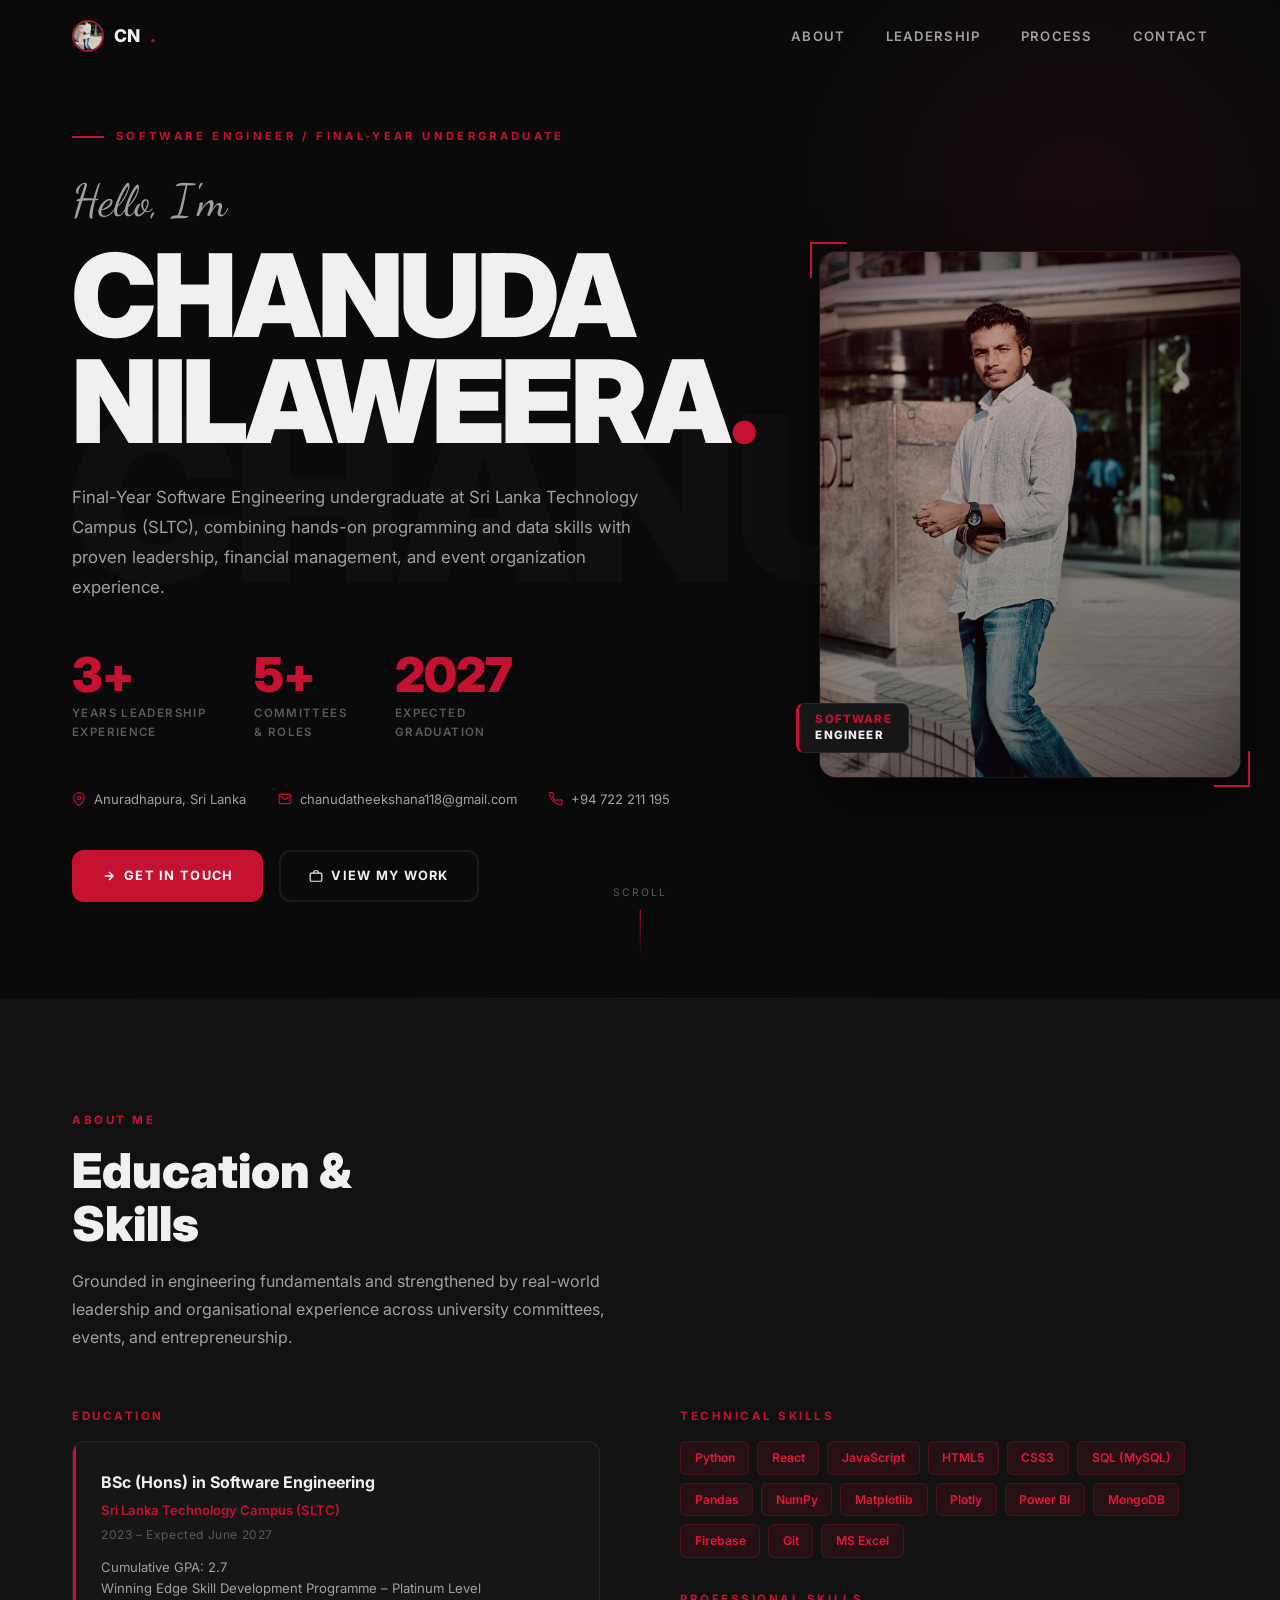
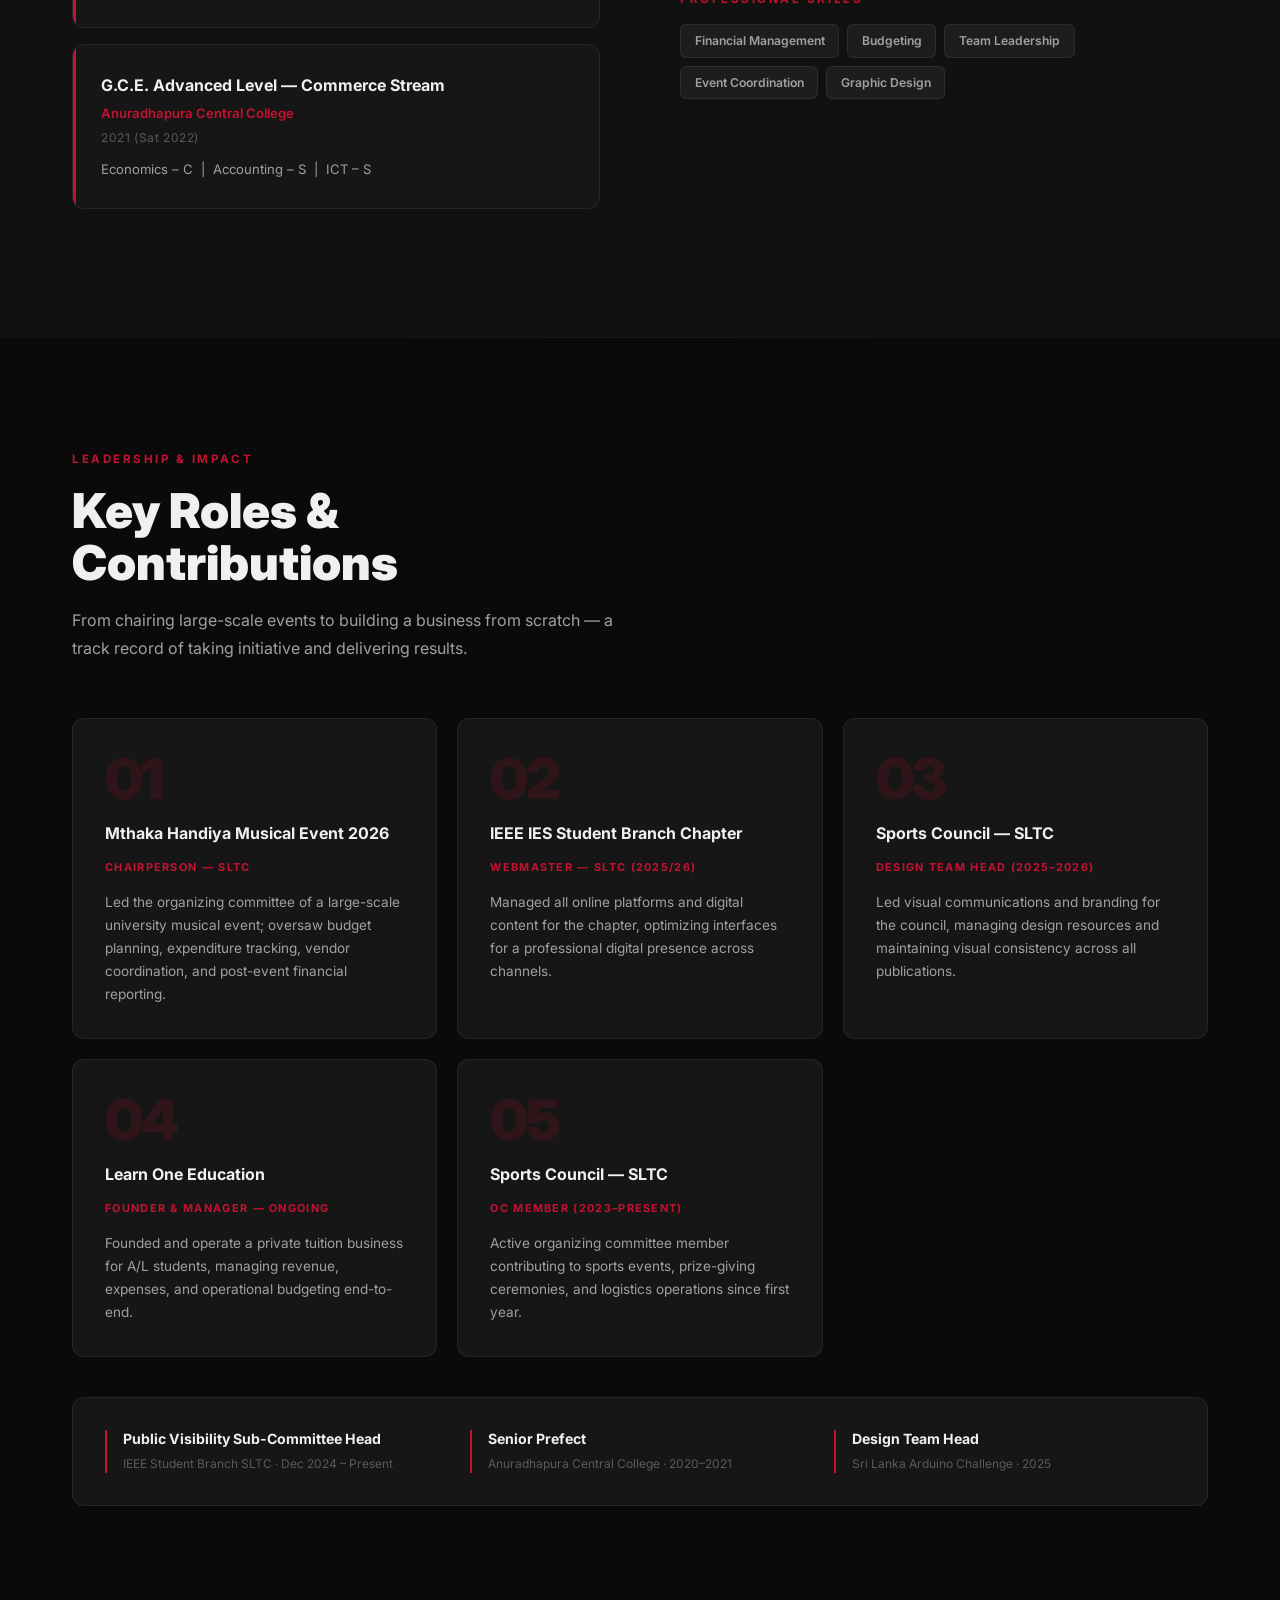
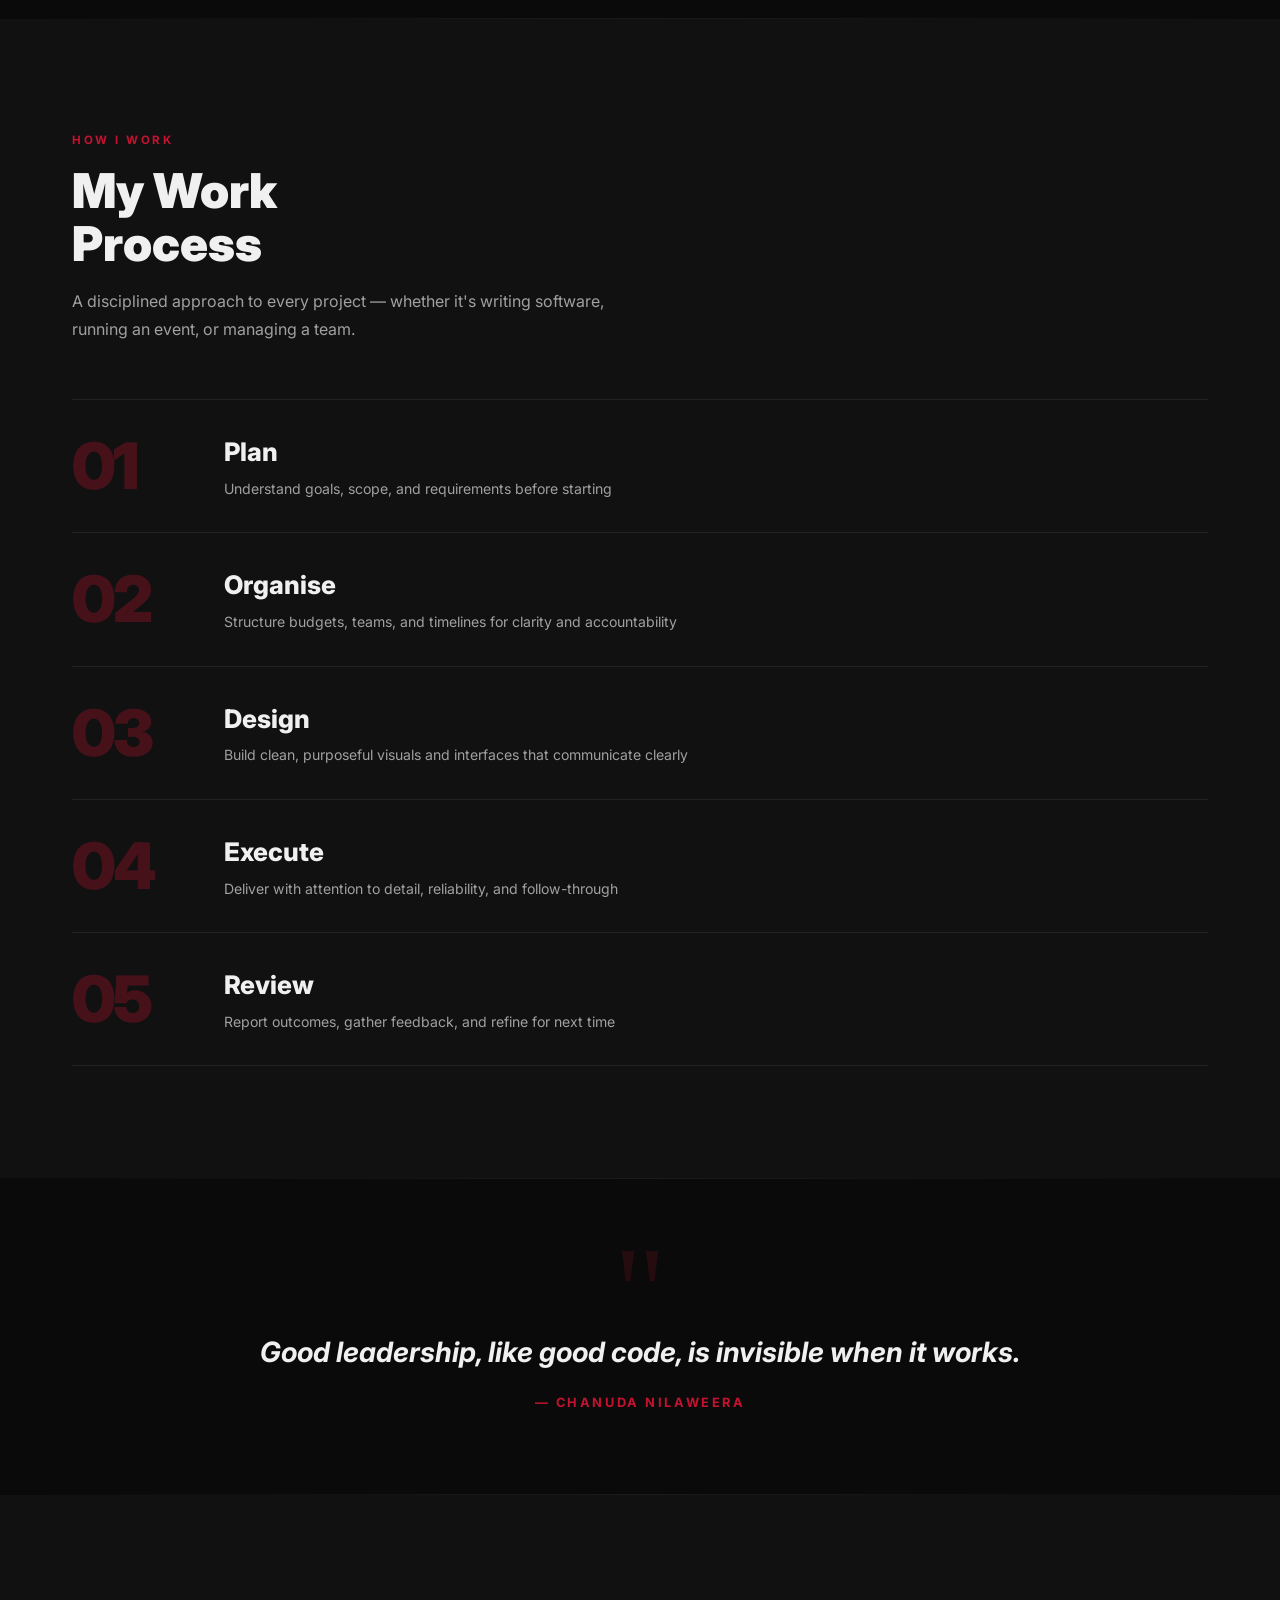
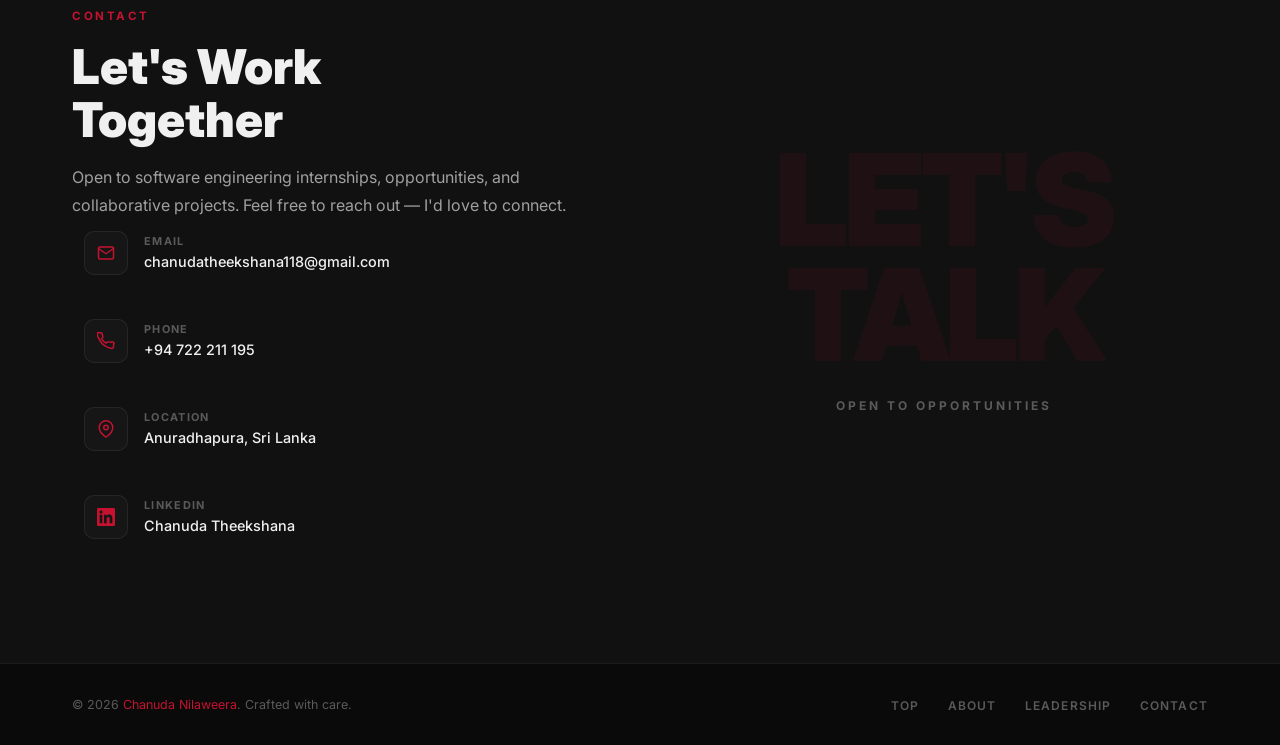
==== index.html @ 5ae98420 "Add files via upload" ====
<!DOCTYPE html>
<html lang="en">

<head>
  <!-- ── Meta ─────────────────────────────────────────────── -->
  <meta charset="UTF-8" />
  <meta name="viewport" content="width=device-width, initial-scale=1.0" />
  <meta name="description"
    content="Chanuda Nilaweera — Final-Year Software Engineering undergraduate at SLTC. Skilled in Python, React, and data tools, with proven leadership in events, committees, and entrepreneurship." />
  <meta name="keywords" content="Chanuda Nilaweera, Software Engineering, SLTC, Portfolio, Web Developer, Sri Lanka" />
  <meta name="author" content="Chanuda Nilaweera" />
  <title>Chanuda Nilaweera — Software Engineer Portfolio</title>

  <!-- Open Graph -->
  <meta property="og:title" content="Chanuda Nilaweera — Software Engineer" />
  <meta property="og:description" content="Final-Year Software Engineering undergraduate at SLTC, Sri Lanka." />
  <meta property="og:type" content="website" />

  <!-- ── Favicon (inline SVG favicon) ────────────────────── -->
  <link rel="icon"
    href="data:image/svg+xml,<svg xmlns='http://www.w3.org/2000/svg' viewBox='0 0 32 32'><rect width='32' height='32' rx='6' fill='%23c41230'/><text x='50%25' y='54%25' dominant-baseline='middle' text-anchor='middle' fill='white' font-size='18' font-weight='900' font-family='Inter,sans-serif'>C</text></svg>" />

  <!-- ── Fonts ─────────────────────────────────────────────── -->
  <link rel="preconnect" href="https://fonts.googleapis.com" />
  <link rel="preconnect" href="https://fonts.gstatic.com" crossorigin />

  <!-- ── Stylesheet ─────────────────────────────────────────── -->
  <link rel="stylesheet" href="styles.css" />
</head>

<body>

  <!-- ============================================================
       NAVIGATION
       ============================================================ -->
  <header id="navbar" role="banner">
    <div class="container nav-inner">

      <!-- Logo -->
      <!-- Nav logo + small avatar -->
      <a href="#hero" class="nav-logo" aria-label="Chanuda Nilaweera home">
        <img src="assets/images/profile.jpeg" alt="Chanuda Nilaweera" class="nav-avatar" width="32" height="32"
          loading="eager" />
        CN<span>.</span>
      </a>

      <!-- Desktop nav links -->
      <nav role="navigation" aria-label="Primary">
        <ul class="nav-links">
          <li><a href="#about">About</a></li>
          <li><a href="#leadership">Leadership</a></li>
          <li><a href="#process">Process</a></li>
          <li><a href="#contact">Contact</a></li>
        </ul>
      </nav>

      <!-- Hamburger (mobile) -->
      <button class="hamburger" id="hamburger" aria-label="Toggle menu" aria-expanded="false">
        <span></span>
        <span></span>
        <span></span>
      </button>
    </div>
  </header>

  <!-- Mobile slide-in menu -->
  <nav class="mobile-menu" id="mobileMenu" role="navigation" aria-label="Mobile">
    <a href="#about">About</a>
    <a href="#leadership">Leadership</a>
    <a href="#process">Process</a>
    <a href="#contact">Contact</a>
  </nav>


  <!-- ============================================================
       HERO SECTION
       ============================================================ -->
  <section id="hero" aria-label="Introduction">

    <!-- Giant watermark background text -->
    <div class="hero-watermark" aria-hidden="true">CHANUDA</div>

    <!-- Radial orb glow -->
    <div class="hero-orb" aria-hidden="true"></div>

    <div class="container">
      <div class="hero-content">
        <!-- ── Two-column inner grid ─── -->
        <div class="hero-inner">

          <!-- LEFT — all text/stat content -->
          <div class="hero-left">

            <!-- Eyebrow label -->
            <p class="hero-eyebrow fade-in">
              Software Engineer / Final-Year Undergraduate
            </p>

            <!-- "Hello, I'm" in script font -->
            <span class="hero-hello fade-in fade-in-delay-1">Hello, I'm</span>

            <!-- Giant name -->
            <span class="hero-name fade-in fade-in-delay-2">
              CHANUDA<br>NILAWEERA<span class="accent-dot">.</span>
            </span>

            <!-- Subtitle paragraph -->
            <p class="hero-subtitle fade-in fade-in-delay-3">
              Final-Year Software Engineering undergraduate at Sri Lanka Technology Campus (SLTC),
              combining hands-on programming and data skills with proven leadership, financial
              management, and event organization experience.
            </p>

            <!-- Stat counters -->
            <div class="hero-stats fade-in fade-in-delay-3">
              <div class="stat-item">
                <span class="stat-number" data-count="3" data-suffix="+">3+</span>
                <span class="stat-label">Years Leadership<br>Experience</span>
              </div>
              <div class="stat-item">
                <span class="stat-number" data-count="5" data-suffix="+">5+</span>
                <span class="stat-label">Committees<br>&amp; Roles</span>
              </div>
              <div class="stat-item">
                <span class="stat-number" data-count="2027" data-prefix="">2027</span>
                <span class="stat-label">Expected<br>Graduation</span>
              </div>
            </div>

            <!-- Location & contact meta -->
            <div class="hero-meta fade-in fade-in-delay-4">
              <!-- Location -->
              <span class="meta-item">
                <svg viewBox="0 0 24 24" fill="none" stroke="currentColor" stroke-width="2" stroke-linecap="round"
                  stroke-linejoin="round" aria-hidden="true">
                  <path d="M21 10c0 7-9 13-9 13s-9-6-9-13a9 9 0 0118 0z" />
                  <circle cx="12" cy="10" r="3" />
                </svg>
                Anuradhapura, Sri Lanka
              </span>

              <!-- Email -->
              <a href="mailto:chanudatheekshana118@gmail.com" class="meta-item">
                <svg viewBox="0 0 24 24" fill="none" stroke="currentColor" stroke-width="2" stroke-linecap="round"
                  stroke-linejoin="round" aria-hidden="true">
                  <path d="M4 4h16c1.1 0 2 .9 2 2v12c0 1.1-.9 2-2 2H4c-1.1 0-2-.9-2-2V6c0-1.1.9-2 2-2z" />
                  <polyline points="22,6 12,13 2,6" />
                </svg>
                chanudatheekshana118@gmail.com
              </a>

              <!-- Phone -->
              <a href="tel:+94722211195" class="meta-item">
                <svg viewBox="0 0 24 24" fill="none" stroke="currentColor" stroke-width="2" stroke-linecap="round"
                  stroke-linejoin="round" aria-hidden="true">
                  <path
                    d="M22 16.92v3a2 2 0 01-2.18 2 19.79 19.79 0 01-8.63-3.07A19.5 19.5 0 013.07 9.8a19.79 19.79 0 01-3.07-8.67A2 2 0 012 .98h3a2 2 0 012 1.72c.127.96.361 1.903.7 2.81a2 2 0 01-.45 2.11L6.09 8.91a16 16 0 006 6l1.27-1.27a2 2 0 012.11-.45c.907.339 1.85.573 2.81.7A2 2 0 0122 16.92z" />
                </svg>
                +94 722 211 195
              </a>
            </div>

            <!-- CTA buttons -->
            <div class="hero-cta fade-in fade-in-delay-4">
              <a href="#contact" class="btn-primary" id="hero-contact-btn">
                <svg width="14" height="14" viewBox="0 0 24 24" fill="none" stroke="currentColor" stroke-width="2.5"
                  aria-hidden="true">
                  <path d="M5 12h14M12 5l7 7-7 7" />
                </svg>
                Get In Touch
              </a>
              <a href="#leadership" class="btn-secondary" id="hero-work-btn">
                <svg width="14" height="14" viewBox="0 0 24 24" fill="none" stroke="currentColor" stroke-width="2"
                  aria-hidden="true">
                  <rect x="2" y="7" width="20" height="14" rx="2" />
                  <path d="M16 7V5a2 2 0 00-2-2h-4a2 2 0 00-2 2v2" />
                </svg>
                View My Work
              </a>
            </div>

          </div><!-- /hero-left -->

          <!-- RIGHT — Profile photo -->
          <div class="hero-right fade-in fade-in-delay-2">
            <div class="hero-photo-wrap">
              <!-- Decorative corner accent -->
              <div class="photo-corner photo-corner-tl" aria-hidden="true"></div>
              <div class="photo-corner photo-corner-br" aria-hidden="true"></div>

              <!-- Main image with overlay -->
              <div class="hero-photo-frame">
                <img src="assets/images/profile.jpeg" alt="Chanuda Nilaweera" class="hero-photo" width="520"
                  height="640" loading="eager" />
                <!-- Red-tinted dark overlay -->
                <div class="photo-overlay" aria-hidden="true"></div>
                <!-- Subtle red border glow frame -->
                <div class="photo-glow" aria-hidden="true"></div>
              </div>

              <!-- Small floating badge -->
              <div class="photo-badge" aria-hidden="true">
                <span class="photo-badge-line">Software</span>
                <span class="photo-badge-line">Engineer</span>
              </div>
            </div>
          </div><!-- /hero-right -->

        </div><!-- /hero-inner -->

      </div><!-- /hero-content -->
    </div><!-- /container -->

    <!-- Scroll indicator -->
    <div class="scroll-indicator" aria-hidden="true">
      <span>Scroll</span>
      <div class="scroll-line"></div>
    </div>

  </section>

  <div class="section-divider" aria-hidden="true"></div>

  <!-- ============================================================
       ABOUT / EDUCATION & SKILLS SECTION
       ============================================================ -->
  <section id="about" aria-labelledby="about-heading">
    <div class="container">

      <!-- Section header -->
      <div class="fade-in">
        <span class="eyebrow">About Me</span>
        <h1 id="about-heading" class="section-heading">Education &amp;<br>Skills</h1>
        <p class="section-subtext">
          Grounded in engineering fundamentals and strengthened by real-world leadership
          and organisational experience across university committees, events, and entrepreneurship.
        </p>
      </div>

      <!-- Two-column grid -->
      <div class="about-grid" style="margin-top: 3.5rem;">

        <!-- LEFT — Education -->
        <div>
          <span class="eyebrow fade-in">Education</span>

          <!-- BSc Card -->
          <article class="edu-card fade-in fade-in-delay-1" aria-label="BSc Software Engineering">
            <p class="edu-degree">BSc (Hons) in Software Engineering</p>
            <p class="edu-institution">Sri Lanka Technology Campus (SLTC)</p>
            <p class="edu-year">2023 – Expected June 2027</p>
            <p class="edu-details">
              Cumulative GPA: 2.7<br>
              Winning Edge Skill Development Programme – Platinum Level
            </p>
          </article>

          <!-- A/L Card -->
          <article class="edu-card fade-in fade-in-delay-2" aria-label="Advanced Level">
            <p class="edu-degree">G.C.E. Advanced Level — Commerce Stream</p>
            <p class="edu-institution">Anuradhapura Central College</p>
            <p class="edu-year">2021 (Sat 2022)</p>
            <p class="edu-details">
              Economics – C &nbsp;|&nbsp; Accounting – S &nbsp;|&nbsp; ICT – S
            </p>
          </article>
        </div>

        <!-- RIGHT — Skills -->
        <div>
          <span class="eyebrow fade-in">Technical Skills</span>

          <!-- Tech tags -->
          <div class="skills-group fade-in fade-in-delay-1">
            <div class="tag-cloud" role="list" aria-label="Technical skills">
              <span class="tag tag-tech" role="listitem">Python</span>
              <span class="tag tag-tech" role="listitem">React</span>
              <span class="tag tag-tech" role="listitem">JavaScript</span>
              <span class="tag tag-tech" role="listitem">HTML5</span>
              <span class="tag tag-tech" role="listitem">CSS3</span>
              <span class="tag tag-tech" role="listitem">SQL (MySQL)</span>
              <span class="tag tag-tech" role="listitem">Pandas</span>
              <span class="tag tag-tech" role="listitem">NumPy</span>
              <span class="tag tag-tech" role="listitem">Matplotlib</span>
              <span class="tag tag-tech" role="listitem">Plotly</span>
              <span class="tag tag-tech" role="listitem">Power BI</span>
              <span class="tag tag-tech" role="listitem">MongoDB</span>
              <span class="tag tag-tech" role="listitem">Firebase</span>
              <span class="tag tag-tech" role="listitem">Git</span>
              <span class="tag tag-tech" role="listitem">MS Excel</span>
            </div>
          </div>

          <span class="eyebrow fade-in fade-in-delay-2" style="margin-top: 2rem;">Professional Skills</span>

          <!-- Pro tags -->
          <div class="skills-group fade-in fade-in-delay-3">
            <div class="tag-cloud" role="list" aria-label="Professional skills">
              <span class="tag tag-pro" role="listitem">Financial Management</span>
              <span class="tag tag-pro" role="listitem">Budgeting</span>
              <span class="tag tag-pro" role="listitem">Team Leadership</span>
              <span class="tag tag-pro" role="listitem">Event Coordination</span>
              <span class="tag tag-pro" role="listitem">Graphic Design</span>
            </div>
          </div>
        </div>

      </div><!-- /about-grid -->
    </div><!-- /container -->
  </section>

  <div class="section-divider" aria-hidden="true"></div>

  <!-- ============================================================
       LEADERSHIP & IMPACT
       ============================================================ -->
  <section id="leadership" aria-labelledby="leadership-heading">
    <div class="container">

      <!-- Section header -->
      <div class="fade-in">
        <span class="eyebrow">Leadership &amp; Impact</span>
        <h2 id="leadership-heading" class="section-heading">Key Roles &amp;<br>Contributions</h2>
        <p class="section-subtext">
          From chairing large-scale events to building a business from scratch — a track
          record of taking initiative and delivering results.
        </p>
      </div>

      <!-- Numbered cards grid -->
      <div class="leadership-grid" role="list">

        <!-- 01 -->
        <article class="leadership-card fade-in" role="listitem" aria-label="Role 01">
          <p class="card-number" aria-hidden="true">01</p>
          <h3 class="card-title">Mthaka Handiya Musical Event 2026</h3>
          <span class="card-role-tag">Chairperson — SLTC</span>
          <p class="card-desc">
            Led the organizing committee of a large-scale university musical event;
            oversaw budget planning, expenditure tracking, vendor coordination, and
            post-event financial reporting.
          </p>
        </article>

        <!-- 02 -->
        <article class="leadership-card fade-in fade-in-delay-1" role="listitem" aria-label="Role 02">
          <p class="card-number" aria-hidden="true">02</p>
          <h3 class="card-title">IEEE IES Student Branch Chapter</h3>
          <span class="card-role-tag">Webmaster — SLTC (2025/26)</span>
          <p class="card-desc">
            Managed all online platforms and digital content for the chapter,
            optimizing interfaces for a professional digital presence across channels.
          </p>
        </article>

        <!-- 03 -->
        <article class="leadership-card fade-in fade-in-delay-2" role="listitem" aria-label="Role 03">
          <p class="card-number" aria-hidden="true">03</p>
          <h3 class="card-title">Sports Council — SLTC</h3>
          <span class="card-role-tag">Design Team Head (2025–2026)</span>
          <p class="card-desc">
            Led visual communications and branding for the council, managing design
            resources and maintaining visual consistency across all publications.
          </p>
        </article>

        <!-- 04 -->
        <article class="leadership-card fade-in" role="listitem" aria-label="Role 04">
          <p class="card-number" aria-hidden="true">04</p>
          <h3 class="card-title">Learn One Education</h3>
          <span class="card-role-tag">Founder &amp; Manager — Ongoing</span>
          <p class="card-desc">
            Founded and operate a private tuition business for A/L students,
            managing revenue, expenses, and operational budgeting end-to-end.
          </p>
        </article>

        <!-- 05 -->
        <article class="leadership-card fade-in fade-in-delay-1" role="listitem" aria-label="Role 05">
          <p class="card-number" aria-hidden="true">05</p>
          <h3 class="card-title">Sports Council — SLTC</h3>
          <span class="card-role-tag">OC Member (2023–Present)</span>
          <p class="card-desc">
            Active organizing committee member contributing to sports events,
            prize-giving ceremonies, and logistics operations since first year.
          </p>
        </article>

      </div><!-- /leadership-grid -->

      <!-- Additional activities strip -->
      <div class="activities-strip fade-in" style="margin-top: 2.5rem;" role="list" aria-label="Additional activities">

        <div class="activity-item" role="listitem">
          <span class="activity-title">Public Visibility Sub-Committee Head</span>
          <span class="activity-sub">IEEE Student Branch SLTC · Dec 2024 – Present</span>
        </div>

        <div class="activity-item" role="listitem">
          <span class="activity-title">Senior Prefect</span>
          <span class="activity-sub">Anuradhapura Central College · 2020–2021</span>
        </div>

        <div class="activity-item" role="listitem">
          <span class="activity-title">Design Team Head</span>
          <span class="activity-sub">Sri Lanka Arduino Challenge · 2025</span>
        </div>

      </div>

    </div><!-- /container -->
  </section>

  <div class="section-divider" aria-hidden="true"></div>

  <!-- ============================================================
       PROCESS / HOW I WORK
       ============================================================ -->
  <section id="process" aria-labelledby="process-heading">
    <div class="container">

      <!-- Section header -->
      <div class="fade-in">
        <span class="eyebrow">How I Work</span>
        <h2 id="process-heading" class="section-heading">My Work<br>Process</h2>
        <p class="section-subtext">
          A disciplined approach to every project — whether it's writing software,
          running an event, or managing a team.
        </p>
      </div>

      <!-- Numbered process list -->
      <ol class="process-list" aria-label="Work process steps">

        <li class="process-item fade-in">
          <span class="process-num" aria-hidden="true">01</span>
          <div class="process-body">
            <h3 class="process-title">Plan</h3>
            <p class="process-desc">Understand goals, scope, and requirements before starting</p>
          </div>
        </li>

        <li class="process-item fade-in fade-in-delay-1">
          <span class="process-num" aria-hidden="true">02</span>
          <div class="process-body">
            <h3 class="process-title">Organise</h3>
            <p class="process-desc">Structure budgets, teams, and timelines for clarity and accountability</p>
          </div>
        </li>

        <li class="process-item fade-in fade-in-delay-2">
          <span class="process-num" aria-hidden="true">03</span>
          <div class="process-body">
            <h3 class="process-title">Design</h3>
            <p class="process-desc">Build clean, purposeful visuals and interfaces that communicate clearly</p>
          </div>
        </li>

        <li class="process-item fade-in fade-in-delay-3">
          <span class="process-num" aria-hidden="true">04</span>
          <div class="process-body">
            <h3 class="process-title">Execute</h3>
            <p class="process-desc">Deliver with attention to detail, reliability, and follow-through</p>
          </div>
        </li>

        <li class="process-item fade-in fade-in-delay-4">
          <span class="process-num" aria-hidden="true">05</span>
          <div class="process-body">
            <h3 class="process-title">Review</h3>
            <p class="process-desc">Report outcomes, gather feedback, and refine for next time</p>
          </div>
        </li>

      </ol>
    </div><!-- /container -->
  </section>

  <div class="section-divider" aria-hidden="true"></div>

  <!-- ============================================================
       QUOTE BLOCK
       ============================================================ -->
  <section id="quote" aria-label="Personal quote">
    <div class="container">
      <figure class="quote-block fade-in">
        <span class="quote-mark" aria-hidden="true">"</span>
        <blockquote>
          <p class="quote-text">
            Good leadership, like good code, is invisible when it works.
          </p>
        </blockquote>
        <figcaption class="quote-author">— Chanuda Nilaweera</figcaption>
      </figure>
    </div>
  </section>

  <div class="section-divider" aria-hidden="true"></div>

  <!-- ============================================================
       CONTACT SECTION
       ============================================================ -->
  <section id="contact" aria-labelledby="contact-heading">
    <div class="container">

      <div class="contact-grid">

        <!-- LEFT — text + contact items -->
        <div>
          <div class="fade-in">
            <span class="eyebrow">Contact</span>
            <h2 id="contact-heading" class="section-heading">Let's Work<br>Together</h2>
            <p class="section-subtext">
              Open to software engineering internships, opportunities, and collaborative
              projects. Feel free to reach out — I'd love to connect.
            </p>
          </div>

          <div class="contact-items fade-in fade-in-delay-1">

            <!-- Email -->
            <a href="mailto:chanudatheekshana118@gmail.com" class="contact-item" id="contact-email"
              aria-label="Send email">
              <div class="contact-icon">
                <svg viewBox="0 0 24 24" fill="none" stroke="currentColor" stroke-width="2" stroke-linecap="round"
                  stroke-linejoin="round" aria-hidden="true">
                  <path d="M4 4h16c1.1 0 2 .9 2 2v12c0 1.1-.9 2-2 2H4c-1.1 0-2-.9-2-2V6c0-1.1.9-2 2-2z" />
                  <polyline points="22,6 12,13 2,6" />
                </svg>
              </div>
              <div>
                <span class="contact-info-label">Email</span>
                <span class="contact-info-value">chanudatheekshana118@gmail.com</span>
              </div>
            </a>

            <!-- Phone -->
            <a href="tel:+94722211195" class="contact-item" id="contact-phone" aria-label="Call phone number">
              <div class="contact-icon">
                <svg viewBox="0 0 24 24" fill="none" stroke="currentColor" stroke-width="2" stroke-linecap="round"
                  stroke-linejoin="round" aria-hidden="true">
                  <path
                    d="M22 16.92v3a2 2 0 01-2.18 2 19.79 19.79 0 01-8.63-3.07A19.5 19.5 0 013.07 9.8a19.79 19.79 0 01-3.07-8.67A2 2 0 012 .98h3a2 2 0 012 1.72c.127.96.361 1.903.7 2.81a2 2 0 01-.45 2.11L6.09 8.91a16 16 0 006 6l1.27-1.27a2 2 0 012.11-.45c.907.339 1.85.573 2.81.7A2 2 0 0122 16.92z" />
                </svg>
              </div>
              <div>
                <span class="contact-info-label">Phone</span>
                <span class="contact-info-value">+94 722 211 195</span>
              </div>
            </a>

            <!-- Location -->
            <div class="contact-item" aria-label="Location">
              <div class="contact-icon">
                <svg viewBox="0 0 24 24" fill="none" stroke="currentColor" stroke-width="2" stroke-linecap="round"
                  stroke-linejoin="round" aria-hidden="true">
                  <path d="M21 10c0 7-9 13-9 13s-9-6-9-13a9 9 0 0118 0z" />
                  <circle cx="12" cy="10" r="3" />
                </svg>
              </div>
              <div>
                <span class="contact-info-label">Location</span>
                <span class="contact-info-value">Anuradhapura, Sri Lanka</span>
              </div>
            </div>

            <!-- LinkedIn -->
            <a href="https://www.linkedin.com/in/chanuda-theekshana" target="_blank" rel="noopener noreferrer"
              class="contact-item" id="contact-linkedin" aria-label="Visit LinkedIn profile">
              <div class="contact-icon">
                <!-- LinkedIn SVG icon -->
                <svg viewBox="0 0 24 24" fill="currentColor" aria-hidden="true">
                  <path
                    d="M20.447 20.452h-3.554v-5.569c0-1.328-.027-3.037-1.852-3.037-1.853 0-2.136 1.445-2.136 2.939v5.667H9.351V9h3.414v1.561h.046c.477-.9 1.637-1.85 3.37-1.85 3.601 0 4.267 2.37 4.267 5.455v6.286zM5.337 7.433a2.062 2.062 0 01-2.063-2.065 2.064 2.064 0 112.063 2.065zm1.782 13.019H3.555V9h3.564v11.452zM22.225 0H1.771C.792 0 0 .774 0 1.729v20.542C0 23.227.792 24 1.771 24h20.451C23.2 24 24 23.227 24 22.271V1.729C24 .774 23.2 0 22.222 0h.003z" />
                </svg>
              </div>
              <div>
                <span class="contact-info-label">LinkedIn</span>
                <span class="contact-info-value">Chanuda Theekshana</span>
              </div>
            </a>

          </div><!-- /contact-items -->
        </div><!-- /contact-left -->

        <!-- RIGHT — decorative text -->
        <div class="contact-right fade-in">
          <div class="contact-deco" aria-hidden="true">
            <p class="contact-deco-text">LET'S<br>TALK</p>
            <p class="contact-deco-label">Open to Opportunities</p>
          </div>
        </div>

      </div><!-- /contact-grid -->
    </div><!-- /container -->
  </section>


  <!-- ============================================================
       FOOTER BAR
       ============================================================ -->
  <footer class="footer-bar" role="contentinfo">
    <div class="container footer-inner">
      <p class="footer-copy">
        © 2026 <span>Chanuda Nilaweera</span>. Crafted with care.
      </p>
      <nav role="navigation" aria-label="Footer navigation">
        <ul class="footer-nav">
          <li><a href="#hero">Top</a></li>
          <li><a href="#about">About</a></li>
          <li><a href="#leadership">Leadership</a></li>
          <li><a href="#contact">Contact</a></li>
        </ul>
      </nav>
    </div>
  </footer>


  <!-- ── JavaScript ─────────────────────────────────────────── -->
  <script src="script.js"></script>

</body>

</html>
---- styles.css ----
/* ============================================================
   CHANUDA NILAWEERA — PERSONAL PORTFOLIO
   styles.css | Dark Theme | Crimson Accent
   ============================================================ */

/* ── Google Fonts ─────────────────────────────────────────── */
@import url('https://fonts.googleapis.com/css2?family=Inter:wght@300;400;500;600;700;800;900&family=Dancing+Script:wght@600&display=swap');

/* ── CSS Custom Properties ────────────────────────────────── */
:root {
  --bg-primary:     #0a0a0a;
  --bg-secondary:   #111111;
  --bg-card:        #161616;
  --bg-card-hover:  #1c1c1c;
  --accent:         #c41230;
  --accent-light:   #e8173a;
  --accent-dim:     rgba(196, 18, 48, 0.12);
  --text-primary:   #f0f0f0;
  --text-secondary: #a0a0a0;
  --text-muted:     #5a5a5a;
  --border:         rgba(255, 255, 255, 0.07);
  --border-hover:   rgba(196, 18, 48, 0.4);
  --font-main:      'Inter', sans-serif;
  --font-script:    'Dancing Script', cursive;
  --radius:         12px;
  --transition:     all 0.3s cubic-bezier(0.4, 0, 0.2, 1);
  --shadow-card:    0 4px 24px rgba(0, 0, 0, 0.4);
  --shadow-hover:   0 12px 40px rgba(196, 18, 48, 0.15);
}

/* ── Reset & Base ─────────────────────────────────────────── */
*, *::before, *::after {
  margin: 0;
  padding: 0;
  box-sizing: border-box;
}

html {
  scroll-behavior: smooth;
  font-size: 16px;
}

body {
  font-family: var(--font-main);
  background-color: var(--bg-primary);
  color: var(--text-primary);
  line-height: 1.6;
  overflow-x: hidden;
  -webkit-font-smoothing: antialiased;
}

::selection {
  background: var(--accent);
  color: #fff;
}

/* ── Scrollbar ────────────────────────────────────────────── */
::-webkit-scrollbar { width: 6px; }
::-webkit-scrollbar-track { background: var(--bg-primary); }
::-webkit-scrollbar-thumb { background: var(--accent); border-radius: 3px; }

/* ── Typography Utilities ─────────────────────────────────── */
.eyebrow {
  font-size: 0.72rem;
  font-weight: 700;
  letter-spacing: 0.22em;
  text-transform: uppercase;
  color: var(--accent);
  display: block;
  margin-bottom: 1rem;
}

.section-heading {
  font-size: clamp(2rem, 4vw, 3rem);
  font-weight: 900;
  line-height: 1.1;
  color: var(--text-primary);
  margin-bottom: 1rem;
}

.section-subtext {
  font-size: 1rem;
  color: var(--text-secondary);
  max-width: 560px;
  line-height: 1.75;
}

/* ── Layout ───────────────────────────────────────────────── */
.container {
  max-width: 1200px;
  margin: 0 auto;
  padding: 0 2rem;
}

section {
  padding: 7rem 0;
}

/* ── Fade-in Animation ─────────────────────────────────────── */
.fade-in {
  opacity: 0;
  transform: translateY(36px);
  transition: opacity 0.7s ease, transform 0.7s ease;
}

.fade-in.visible {
  opacity: 1;
  transform: translateY(0);
}

.fade-in-delay-1 { transition-delay: 0.1s; }
.fade-in-delay-2 { transition-delay: 0.2s; }
.fade-in-delay-3 { transition-delay: 0.3s; }
.fade-in-delay-4 { transition-delay: 0.4s; }

/* ============================================================
   NAVIGATION
   ============================================================ */
#navbar {
  position: fixed;
  top: 0;
  left: 0;
  right: 0;
  z-index: 1000;
  padding: 1.25rem 0;
  transition: var(--transition);
}

#navbar.scrolled {
  background: rgba(10, 10, 10, 0.92);
  backdrop-filter: blur(16px);
  -webkit-backdrop-filter: blur(16px);
  border-bottom: 1px solid var(--border);
  padding: 0.85rem 0;
}

.nav-inner {
  display: flex;
  align-items: center;
  justify-content: space-between;
}

.nav-logo {
  font-size: 1.1rem;
  font-weight: 800;
  color: var(--text-primary);
  text-decoration: none;
  letter-spacing: 0.02em;
  display: flex;
  align-items: center;
  gap: 0.6rem;
}

.nav-logo span {
  color: var(--accent);
}

/* Small circular avatar in navbar */
.nav-avatar {
  width: 32px;
  height: 32px;
  border-radius: 50%;
  object-fit: cover;
  border: 2px solid var(--accent);
  flex-shrink: 0;
  transition: var(--transition);
  filter: grayscale(30%);
}

.nav-logo:hover .nav-avatar {
  filter: grayscale(0%);
  box-shadow: 0 0 0 3px rgba(196, 18, 48, 0.3);
}

.nav-links {
  display: flex;
  list-style: none;
  gap: 2.5rem;
  align-items: center;
}

.nav-links a {
  font-size: 0.82rem;
  font-weight: 600;
  letter-spacing: 0.1em;
  text-transform: uppercase;
  color: var(--text-secondary);
  text-decoration: none;
  position: relative;
  transition: var(--transition);
}

.nav-links a::after {
  content: '';
  position: absolute;
  bottom: -4px;
  left: 0;
  width: 0;
  height: 2px;
  background: var(--accent);
  transition: width 0.3s ease;
}

.nav-links a:hover {
  color: var(--text-primary);
}

.nav-links a:hover::after {
  width: 100%;
}

/* Hamburger */
.hamburger {
  display: none;
  flex-direction: column;
  gap: 5px;
  cursor: pointer;
  padding: 4px;
  background: none;
  border: none;
}

.hamburger span {
  display: block;
  width: 24px;
  height: 2px;
  background: var(--text-primary);
  transition: var(--transition);
  border-radius: 2px;
}

.hamburger.open span:nth-child(1) { transform: translateY(7px) rotate(45deg); }
.hamburger.open span:nth-child(2) { opacity: 0; }
.hamburger.open span:nth-child(3) { transform: translateY(-7px) rotate(-45deg); }

/* Mobile nav */
.mobile-menu {
  display: none;
  position: fixed;
  top: 0;
  left: 0;
  right: 0;
  bottom: 0;
  background: rgba(10, 10, 10, 0.97);
  z-index: 999;
  flex-direction: column;
  align-items: center;
  justify-content: center;
  gap: 2.5rem;
}

.mobile-menu.open {
  display: flex;
}

.mobile-menu a {
  font-size: 1.5rem;
  font-weight: 800;
  letter-spacing: 0.08em;
  text-transform: uppercase;
  color: var(--text-primary);
  text-decoration: none;
  transition: var(--transition);
}

.mobile-menu a:hover {
  color: var(--accent);
}

/* ============================================================
   HERO SECTION
   ============================================================ */
#hero {
  min-height: 100vh;
  display: flex;
  align-items: center;
  position: relative;
  overflow: hidden;
  padding: 0;
}

/* Giant watermark background text */
.hero-watermark {
  position: absolute;
  top: 50%;
  left: 50%;
  transform: translate(-50%, -50%);
  font-size: clamp(6rem, 18vw, 18rem);
  font-weight: 900;
  color: rgba(255, 255, 255, 0.025);
  white-space: nowrap;
  pointer-events: none;
  user-select: none;
  letter-spacing: -0.02em;
  line-height: 1;
  z-index: 0;
}

/* Subtle gradient orb */
.hero-orb {
  position: absolute;
  width: 600px;
  height: 600px;
  border-radius: 50%;
  background: radial-gradient(circle, rgba(196, 18, 48, 0.08) 0%, transparent 70%);
  top: -100px;
  right: -100px;
  pointer-events: none;
  z-index: 0;
}

.hero-content {
  position: relative;
  z-index: 1;
  padding: 8rem 0 6rem;
}

.hero-eyebrow {
  font-size: 0.7rem;
  font-weight: 700;
  letter-spacing: 0.3em;
  text-transform: uppercase;
  color: var(--accent);
  margin-bottom: 1.25rem;
  display: flex;
  align-items: center;
  gap: 0.75rem;
}

.hero-eyebrow::before {
  content: '';
  display: inline-block;
  width: 32px;
  height: 2px;
  background: var(--accent);
}

.hero-hello {
  font-family: var(--font-script);
  font-size: clamp(1.8rem, 4vw, 2.8rem);
  color: var(--text-secondary);
  margin-bottom: 0.25rem;
  display: block;
}

.hero-name {
  font-size: clamp(3rem, 9vw, 7.5rem);
  font-weight: 900;
  line-height: 0.92;
  letter-spacing: -0.03em;
  color: var(--text-primary);
  margin-bottom: 1.75rem;
  display: block;
}

.hero-name .accent-dot {
  color: var(--accent);
}

.hero-subtitle {
  font-size: clamp(0.95rem, 1.5vw, 1.05rem);
  color: var(--text-secondary);
  max-width: 580px;
  line-height: 1.8;
  margin-bottom: 3rem;
  font-weight: 400;
}

/* Hero Stats */
.hero-stats {
  display: flex;
  gap: 3rem;
  margin-bottom: 3rem;
  flex-wrap: wrap;
}

.stat-item {
  display: flex;
  flex-direction: column;
}

.stat-number {
  font-size: clamp(2rem, 4vw, 3rem);
  font-weight: 900;
  color: var(--accent);
  line-height: 1;
  letter-spacing: -0.02em;
}

.stat-label {
  font-size: 0.72rem;
  font-weight: 600;
  color: var(--text-muted);
  text-transform: uppercase;
  letter-spacing: 0.12em;
  margin-top: 0.35rem;
}

/* Hero Meta (location, contact) */
.hero-meta {
  display: flex;
  gap: 2rem;
  flex-wrap: wrap;
}

.meta-item {
  display: flex;
  align-items: center;
  gap: 0.5rem;
  font-size: 0.82rem;
  color: var(--text-secondary);
  text-decoration: none;
  transition: var(--transition);
}

.meta-item svg {
  width: 14px;
  height: 14px;
  color: var(--accent);
  flex-shrink: 0;
}

.meta-item:hover {
  color: var(--text-primary);
}

/* Hero CTA buttons */
.hero-cta {
  display: flex;
  gap: 1rem;
  margin-top: 2.5rem;
  flex-wrap: wrap;
}

.btn-primary {
  display: inline-flex;
  align-items: center;
  gap: 0.5rem;
  padding: 0.85rem 1.75rem;
  background: var(--accent);
  color: #fff;
  font-size: 0.8rem;
  font-weight: 700;
  letter-spacing: 0.1em;
  text-transform: uppercase;
  text-decoration: none;
  border-radius: var(--radius);
  transition: var(--transition);
  border: 2px solid var(--accent);
}

.btn-primary:hover {
  background: var(--accent-light);
  border-color: var(--accent-light);
  transform: translateY(-2px);
  box-shadow: 0 8px 24px rgba(196, 18, 48, 0.35);
}

.btn-secondary {
  display: inline-flex;
  align-items: center;
  gap: 0.5rem;
  padding: 0.85rem 1.75rem;
  background: transparent;
  color: var(--text-primary);
  font-size: 0.8rem;
  font-weight: 700;
  letter-spacing: 0.1em;
  text-transform: uppercase;
  text-decoration: none;
  border-radius: var(--radius);
  border: 2px solid var(--border);
  transition: var(--transition);
}

.btn-secondary:hover {
  border-color: var(--accent);
  color: var(--accent);
  transform: translateY(-2px);
}

/* Scroll indicator */
.scroll-indicator {
  position: absolute;
  bottom: 2.5rem;
  left: 50%;
  transform: translateX(-50%);
  display: flex;
  flex-direction: column;
  align-items: center;
  gap: 0.5rem;
  z-index: 1;
}

.scroll-indicator span {
  font-size: 0.65rem;
  letter-spacing: 0.2em;
  text-transform: uppercase;
  color: var(--text-muted);
}

.scroll-line {
  width: 1px;
  height: 48px;
  background: linear-gradient(to bottom, var(--accent), transparent);
  animation: scrollPulse 2s ease-in-out infinite;
}

@keyframes scrollPulse {
  0%, 100% { opacity: 0.3; transform: scaleY(1); }
  50% { opacity: 1; transform: scaleY(1.15); }
}

/* ── Hero two-column layout ─────────────────────────────── */
.hero-inner {
  display: grid;
  grid-template-columns: 1fr 420px;
  gap: 4rem;
  align-items: center;
}

.hero-left {
  /* existing content column; no extra rules needed */
}

/* ── Hero photo (right column) ──────────────────────────── */
.hero-right {
  display: flex;
  align-items: center;
  justify-content: center;
  position: relative;
}

.hero-photo-wrap {
  position: relative;
  width: 100%;
  max-width: 420px;
}

/* Decorative L-shaped corner accents */
.photo-corner {
  position: absolute;
  width: 36px;
  height: 36px;
  z-index: 2;
  pointer-events: none;
}

.photo-corner-tl {
  top: -10px;
  left: -10px;
  border-top: 2px solid var(--accent);
  border-left: 2px solid var(--accent);
}

.photo-corner-br {
  bottom: -10px;
  right: -10px;
  border-bottom: 2px solid var(--accent);
  border-right: 2px solid var(--accent);
}

/* Image frame container */
.hero-photo-frame {
  position: relative;
  border-radius: 16px;
  overflow: hidden;
  line-height: 0; /* remove inline gap */
  box-shadow:
    0 0 0 1px var(--border),
    0 24px 60px rgba(0, 0, 0, 0.6);
  transition: box-shadow 0.4s ease;
}

.hero-photo-frame:hover {
  box-shadow:
    0 0 0 1px rgba(196, 18, 48, 0.5),
    0 24px 60px rgba(0, 0, 0, 0.7),
    0 0 40px rgba(196, 18, 48, 0.12);
}

/* The actual image — grayscale with tint, colour on hover */
.hero-photo {
  width: 100%;
  height: auto;
  aspect-ratio: 4 / 5;
  object-fit: cover;
  object-position: top center;
  display: block;
  filter: grayscale(25%) brightness(0.88) contrast(1.05);
  transition: filter 0.5s ease, transform 0.5s ease;
}

.hero-photo-frame:hover .hero-photo {
  filter: grayscale(0%) brightness(0.92) contrast(1.02);
  transform: scale(1.03);
}

/* Dark + red tint overlay */
.photo-overlay {
  position: absolute;
  inset: 0;
  background: linear-gradient(
    160deg,
    rgba(196, 18, 48, 0.12) 0%,
    rgba(10, 10, 10, 0.35) 60%,
    rgba(10, 10, 10, 0.60) 100%
  );
  pointer-events: none;
  transition: opacity 0.4s ease;
}

.hero-photo-frame:hover .photo-overlay {
  opacity: 0.6;
}

/* Faint inner border glow */
.photo-glow {
  position: absolute;
  inset: 0;
  border-radius: 16px;
  box-shadow: inset 0 0 30px rgba(196, 18, 48, 0.08);
  pointer-events: none;
  transition: box-shadow 0.4s ease;
}

.hero-photo-frame:hover .photo-glow {
  box-shadow: inset 0 0 40px rgba(196, 18, 48, 0.15);
}

/* Floating "Software Engineer" badge */
.photo-badge {
  position: absolute;
  bottom: 1.5rem;
  left: -1.5rem;
  background: var(--bg-card);
  border: 1px solid var(--border);
  border-left: 3px solid var(--accent);
  border-radius: 8px;
  padding: 0.6rem 1rem;
  display: flex;
  flex-direction: column;
  gap: 0.1rem;
  backdrop-filter: blur(8px);
  -webkit-backdrop-filter: blur(8px);
  z-index: 3;
}

.photo-badge-line {
  font-size: 0.72rem;
  font-weight: 800;
  letter-spacing: 0.1em;
  text-transform: uppercase;
  color: var(--text-primary);
  line-height: 1.2;
}

.photo-badge-line:first-child {
  color: var(--accent);
}


/* ============================================================
   DIVIDER
   ============================================================ */
.section-divider {
  height: 1px;
  background: linear-gradient(to right, transparent, var(--border), transparent);
  margin: 0 2rem;
}

/* ============================================================
   ABOUT / EDUCATION & SKILLS
   ============================================================ */
#about {
  background: var(--bg-secondary);
}

.about-grid {
  display: grid;
  grid-template-columns: 1fr 1fr;
  gap: 5rem;
  align-items: start;
}

/* Education cards */
.edu-card {
  background: var(--bg-card);
  border: 1px solid var(--border);
  border-radius: var(--radius);
  padding: 1.75rem;
  margin-bottom: 1rem;
  transition: var(--transition);
  position: relative;
  overflow: hidden;
}

.edu-card::before {
  content: '';
  position: absolute;
  left: 0;
  top: 0;
  bottom: 0;
  width: 3px;
  background: var(--accent);
  border-radius: 3px 0 0 3px;
}

.edu-card:hover {
  border-color: var(--border-hover);
  transform: translateY(-3px);
  box-shadow: var(--shadow-hover);
}

.edu-degree {
  font-size: 1rem;
  font-weight: 700;
  color: var(--text-primary);
  margin-bottom: 0.3rem;
}

.edu-institution {
  font-size: 0.82rem;
  font-weight: 600;
  color: var(--accent);
  margin-bottom: 0.25rem;
}

.edu-year {
  font-size: 0.75rem;
  color: var(--text-muted);
  margin-bottom: 0.75rem;
  letter-spacing: 0.05em;
}

.edu-details {
  font-size: 0.82rem;
  color: var(--text-secondary);
  line-height: 1.6;
}

/* Skills */
.skills-group {
  margin-bottom: 2rem;
}

.skills-group-label {
  font-size: 0.7rem;
  font-weight: 700;
  letter-spacing: 0.18em;
  text-transform: uppercase;
  color: var(--text-muted);
  margin-bottom: 0.9rem;
}

.tag-cloud {
  display: flex;
  flex-wrap: wrap;
  gap: 0.5rem;
}

.tag {
  display: inline-block;
  padding: 0.38rem 0.85rem;
  font-size: 0.76rem;
  font-weight: 600;
  border-radius: 6px;
  transition: var(--transition);
  cursor: default;
}

.tag-tech {
  background: var(--accent-dim);
  color: var(--accent-light);
  border: 1px solid rgba(196, 18, 48, 0.25);
}

.tag-tech:hover {
  background: var(--accent);
  color: #fff;
  transform: translateY(-2px);
}

.tag-pro {
  background: rgba(255, 255, 255, 0.05);
  color: var(--text-secondary);
  border: 1px solid var(--border);
}

.tag-pro:hover {
  background: rgba(255, 255, 255, 0.1);
  color: var(--text-primary);
  transform: translateY(-2px);
}

/* ============================================================
   LEADERSHIP & IMPACT
   ============================================================ */
#leadership {
  background: var(--bg-primary);
}

.leadership-grid {
  display: grid;
  grid-template-columns: repeat(auto-fit, minmax(340px, 1fr));
  gap: 1.25rem;
  margin-top: 3.5rem;
}

.leadership-card {
  background: var(--bg-card);
  border: 1px solid var(--border);
  border-radius: var(--radius);
  padding: 2rem;
  transition: var(--transition);
  position: relative;
  overflow: hidden;
  cursor: default;
}

.leadership-card::after {
  content: '';
  position: absolute;
  inset: 0;
  background: linear-gradient(135deg, var(--accent-dim), transparent);
  opacity: 0;
  transition: opacity 0.3s ease;
  border-radius: var(--radius);
}

.leadership-card:hover {
  border-color: var(--border-hover);
  transform: translateY(-5px);
  box-shadow: var(--shadow-hover);
}

.leadership-card:hover::after {
  opacity: 1;
}

.card-number {
  font-size: 3.5rem;
  font-weight: 900;
  color: rgba(196, 18, 48, 0.15);
  line-height: 1;
  margin-bottom: 1rem;
  letter-spacing: -0.04em;
  transition: var(--transition);
}

.leadership-card:hover .card-number {
  color: rgba(196, 18, 48, 0.35);
}

.card-title {
  font-size: 1rem;
  font-weight: 700;
  color: var(--text-primary);
  margin-bottom: 0.5rem;
  line-height: 1.35;
  position: relative;
  z-index: 1;
}

.card-role-tag {
  display: inline-block;
  font-size: 0.68rem;
  font-weight: 700;
  letter-spacing: 0.12em;
  text-transform: uppercase;
  color: var(--accent);
  margin-bottom: 0.9rem;
  position: relative;
  z-index: 1;
}

.card-desc {
  font-size: 0.85rem;
  color: var(--text-secondary);
  line-height: 1.7;
  position: relative;
  z-index: 1;
}

/* Activities sidebar strip */
.activities-strip {
  margin-top: 3rem;
  padding: 2rem;
  background: var(--bg-card);
  border: 1px solid var(--border);
  border-radius: var(--radius);
  display: grid;
  grid-template-columns: 1fr 1fr 1fr;
  gap: 1.5rem;
}

.activity-item {
  display: flex;
  flex-direction: column;
  gap: 0.35rem;
  padding-left: 1rem;
  border-left: 2px solid var(--accent);
}

.activity-title {
  font-size: 0.88rem;
  font-weight: 700;
  color: var(--text-primary);
  line-height: 1.3;
}

.activity-sub {
  font-size: 0.75rem;
  color: var(--text-muted);
}

/* ============================================================
   PROCESS / HOW I WORK
   ============================================================ */
#process {
  background: var(--bg-secondary);
}

.process-list {
  display: flex;
  flex-direction: column;
  gap: 0;
  margin-top: 3.5rem;
}

.process-item {
  display: grid;
  grid-template-columns: 120px 1fr;
  align-items: center;
  gap: 2rem;
  padding: 2rem 0;
  border-bottom: 1px solid var(--border);
  transition: var(--transition);
  cursor: default;
}

.process-item:first-child {
  border-top: 1px solid var(--border);
}

.process-item:hover {
  padding-left: 1rem;
}

.process-num {
  font-size: clamp(2.5rem, 5vw, 4rem);
  font-weight: 900;
  color: var(--accent);
  line-height: 1;
  letter-spacing: -0.04em;
  opacity: 0.3;
  transition: var(--transition);
}

.process-item:hover .process-num {
  opacity: 1;
}

.process-body {
  display: flex;
  flex-direction: column;
  gap: 0.3rem;
}

.process-title {
  font-size: clamp(1.2rem, 2.5vw, 1.6rem);
  font-weight: 800;
  color: var(--text-primary);
  transition: var(--transition);
}

.process-item:hover .process-title {
  color: var(--accent-light);
}

.process-desc {
  font-size: 0.88rem;
  color: var(--text-secondary);
  line-height: 1.6;
}

/* ============================================================
   QUOTE BLOCK
   ============================================================ */
#quote {
  background: var(--bg-primary);
  padding: 5rem 0;
}

.quote-block {
  text-align: center;
  max-width: 800px;
  margin: 0 auto;
  position: relative;
}

.quote-mark {
  font-size: 8rem;
  line-height: 0.5;
  color: var(--accent);
  opacity: 0.15;
  font-family: Georgia, serif;
  display: block;
  margin-bottom: 0.5rem;
}

.quote-text {
  font-size: clamp(1.25rem, 2.5vw, 1.75rem);
  font-weight: 700;
  color: var(--text-primary);
  line-height: 1.5;
  font-style: italic;
  margin-bottom: 1.25rem;
}

.quote-author {
  font-size: 0.8rem;
  font-weight: 700;
  letter-spacing: 0.2em;
  text-transform: uppercase;
  color: var(--accent);
}

/* ============================================================
   CONTACT / FOOTER
   ============================================================ */
#contact {
  background: var(--bg-secondary);
}

.contact-grid {
  display: grid;
  grid-template-columns: 1fr 1fr;
  gap: 5rem;
  align-items: center;
}

.contact-left .section-subtext {
  margin-bottom: 2.5rem;
}

.contact-items {
  display: flex;
  flex-direction: column;
  gap: 1.25rem;
}

.contact-item {
  display: flex;
  align-items: center;
  gap: 1rem;
  text-decoration: none;
  transition: var(--transition);
  padding: 0.75rem;
  border-radius: 8px;
}

.contact-item:hover {
  background: var(--accent-dim);
}

.contact-icon {
  width: 44px;
  height: 44px;
  border-radius: 10px;
  background: var(--bg-card);
  border: 1px solid var(--border);
  display: flex;
  align-items: center;
  justify-content: center;
  flex-shrink: 0;
  transition: var(--transition);
}

.contact-item:hover .contact-icon {
  background: var(--accent);
  border-color: var(--accent);
}

.contact-icon svg {
  width: 18px;
  height: 18px;
  color: var(--accent);
  transition: var(--transition);
}

.contact-item:hover .contact-icon svg {
  color: #fff;
}

.contact-info-label {
  font-size: 0.68rem;
  font-weight: 700;
  letter-spacing: 0.12em;
  text-transform: uppercase;
  color: var(--text-muted);
  display: block;
}

.contact-info-value {
  font-size: 0.9rem;
  font-weight: 500;
  color: var(--text-primary);
  display: block;
}

/* Big decorative text on right */
.contact-right {
  display: flex;
  align-items: center;
  justify-content: center;
}

.contact-deco {
  text-align: center;
}

.contact-deco-text {
  font-size: clamp(4rem, 10vw, 9rem);
  font-weight: 900;
  line-height: 0.9;
  letter-spacing: -0.04em;
  color: var(--accent);
  opacity: 0.08;
  user-select: none;
}

.contact-deco-label {
  font-size: 0.75rem;
  font-weight: 700;
  letter-spacing: 0.25em;
  text-transform: uppercase;
  color: var(--text-muted);
  margin-top: 1.5rem;
}

/* Footer bar */
.footer-bar {
  background: var(--bg-primary);
  border-top: 1px solid var(--border);
  padding: 1.75rem 0;
}

.footer-inner {
  display: flex;
  align-items: center;
  justify-content: space-between;
  flex-wrap: wrap;
  gap: 1rem;
}

.footer-copy {
  font-size: 0.78rem;
  color: var(--text-muted);
}

.footer-copy span {
  color: var(--accent);
}

.footer-nav {
  display: flex;
  gap: 1.75rem;
  list-style: none;
}

.footer-nav a {
  font-size: 0.75rem;
  font-weight: 600;
  letter-spacing: 0.1em;
  text-transform: uppercase;
  color: var(--text-muted);
  text-decoration: none;
  transition: var(--transition);
}

.footer-nav a:hover {
  color: var(--accent);
}

/* ============================================================
   RESPONSIVE
   ============================================================ */

/* Tablet ─ max 900px */
@media (max-width: 900px) {
  section { padding: 5rem 0; }

  .about-grid {
    grid-template-columns: 1fr;
    gap: 3rem;
  }

  /* Collapse hero to single column on tablet */
  .hero-inner {
    grid-template-columns: 1fr;
    gap: 3rem;
  }

  .hero-right {
    order: -1; /* show photo ABOVE text on tablet */
    max-width: 320px;
    margin: 0 auto;
  }

  .contact-grid {
    grid-template-columns: 1fr;
    gap: 3rem;
  }

  .contact-right {
    display: none;
  }

  .activities-strip {
    grid-template-columns: 1fr;
  }

  .process-item {
    grid-template-columns: 80px 1fr;
    gap: 1.25rem;
  }
}

/* Mobile ─ max 640px */
@media (max-width: 640px) {
  .container { padding: 0 1.25rem; }
  section { padding: 4rem 0; }

  .nav-links { display: none; }
  .hamburger { display: flex; }

  /* Hero: full-width stacked on mobile */
  .hero-inner {
    grid-template-columns: 1fr;
    gap: 2rem;
  }

  .hero-right {
    order: -1;
    max-width: 260px;
    margin: 0 auto;
  }

  /* Hide the floating badge on small screens */
  .photo-badge {
    display: none;
  }

  .hero-stats {
    gap: 1.75rem;
  }

  .hero-meta {
    flex-direction: column;
    gap: 0.75rem;
  }

  .leadership-grid {
    grid-template-columns: 1fr;
  }

  .process-item {
    grid-template-columns: 1fr;
    gap: 0.5rem;
  }

  .process-num {
    font-size: 2rem;
  }

  .hero-cta {
    flex-direction: column;
    align-items: flex-start;
  }

  .footer-inner {
    flex-direction: column;
    text-align: center;
  }
}
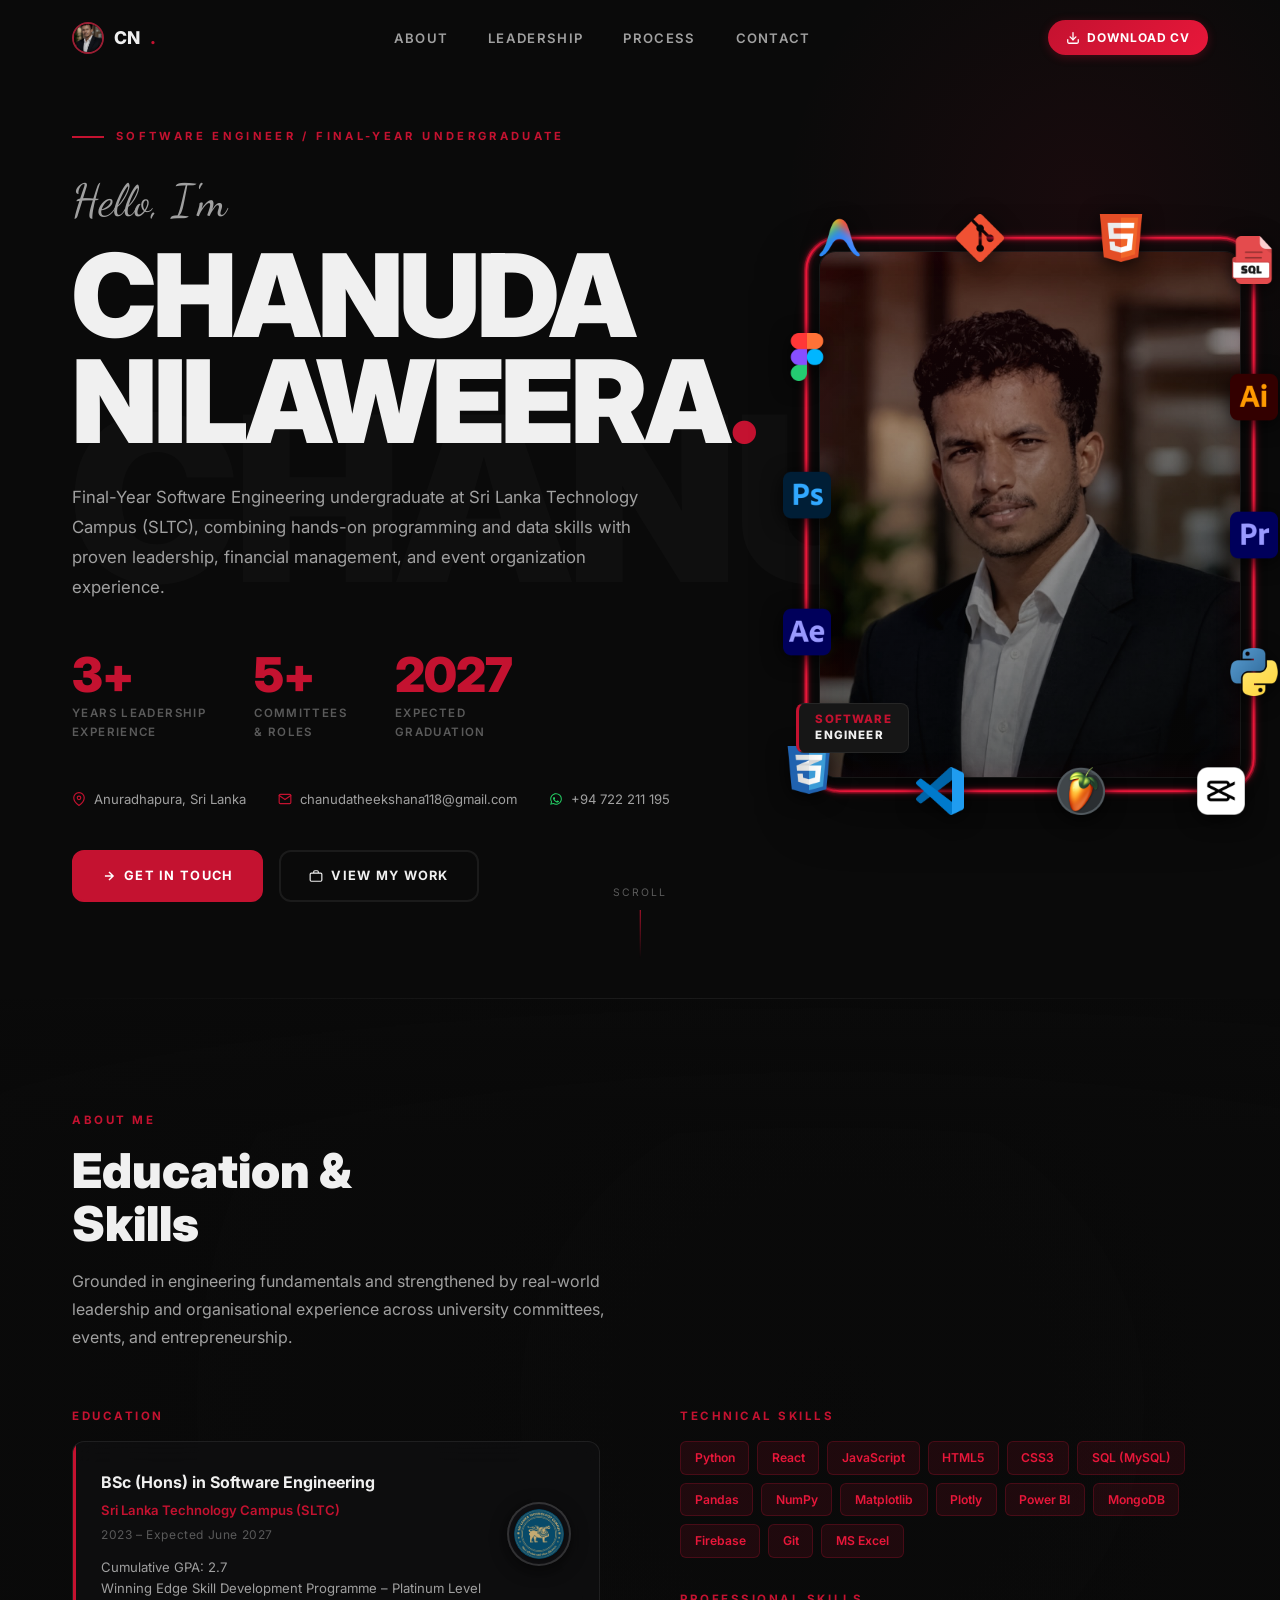
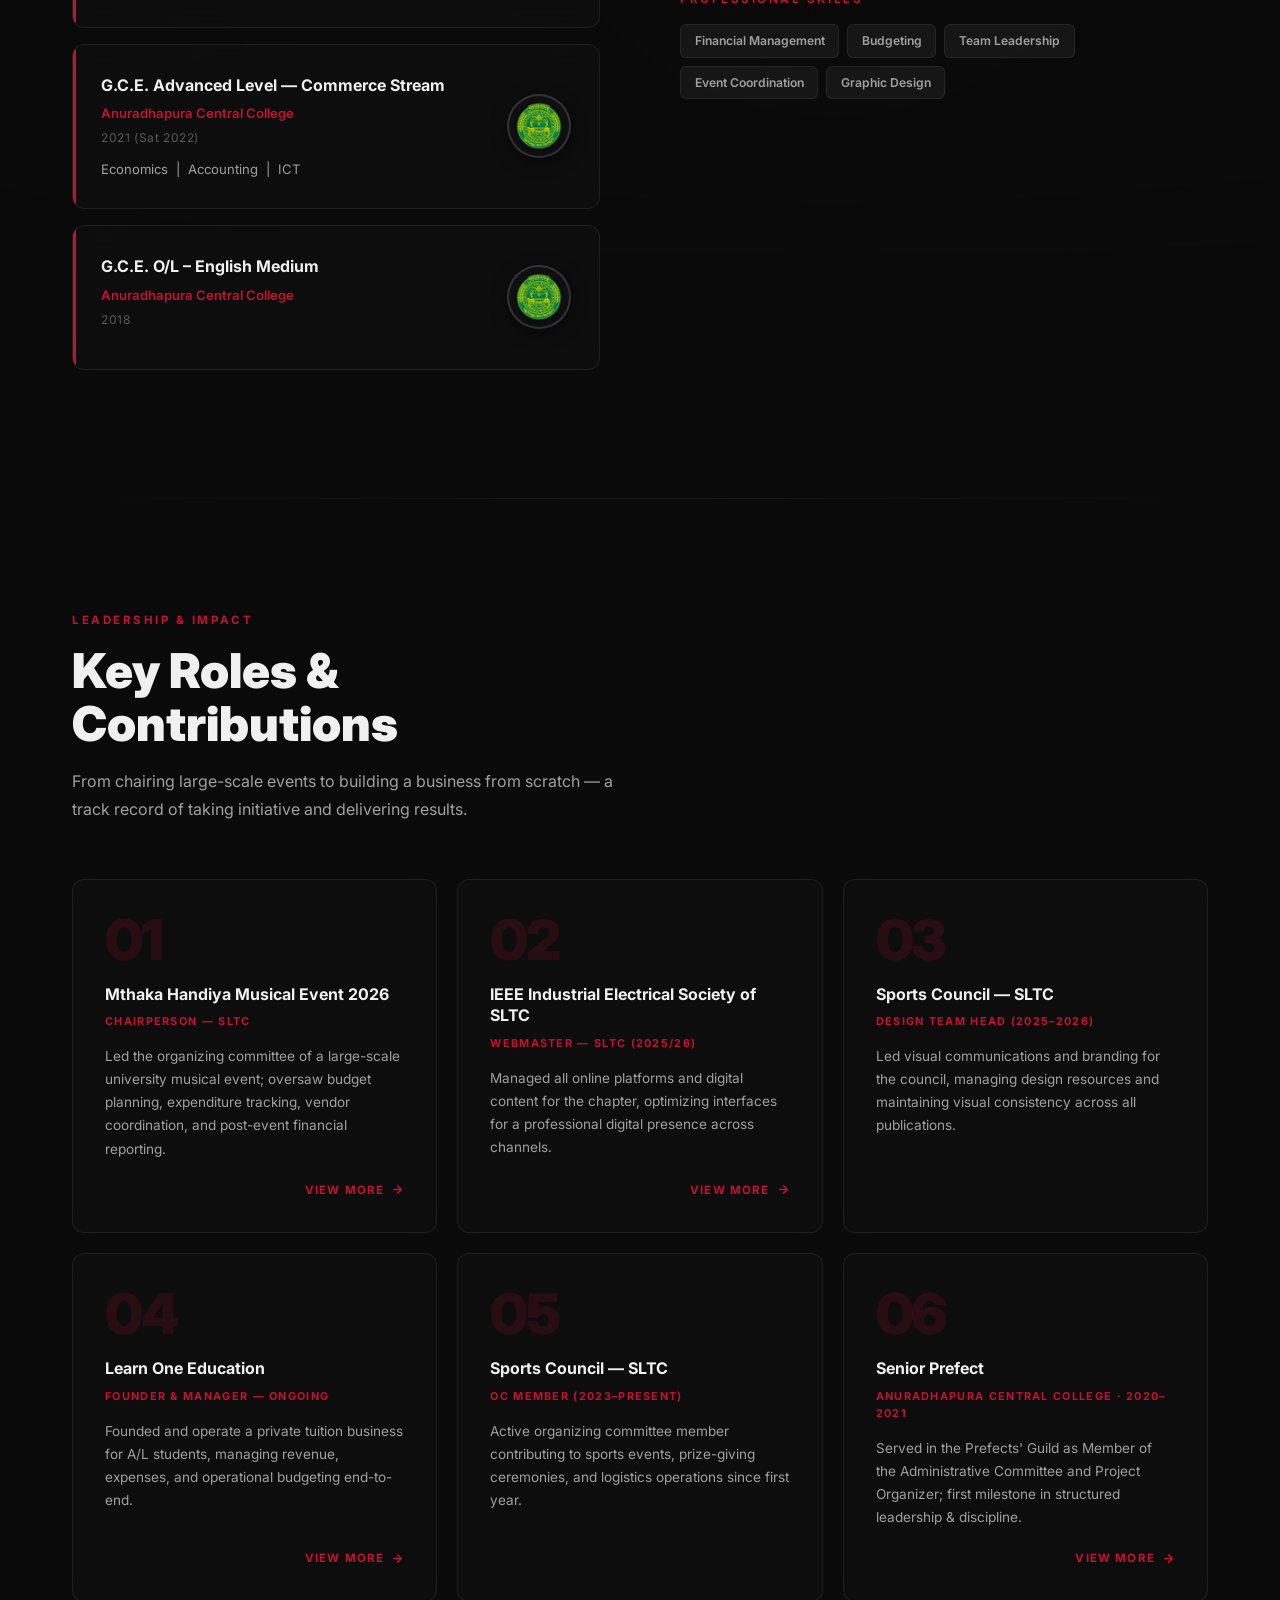
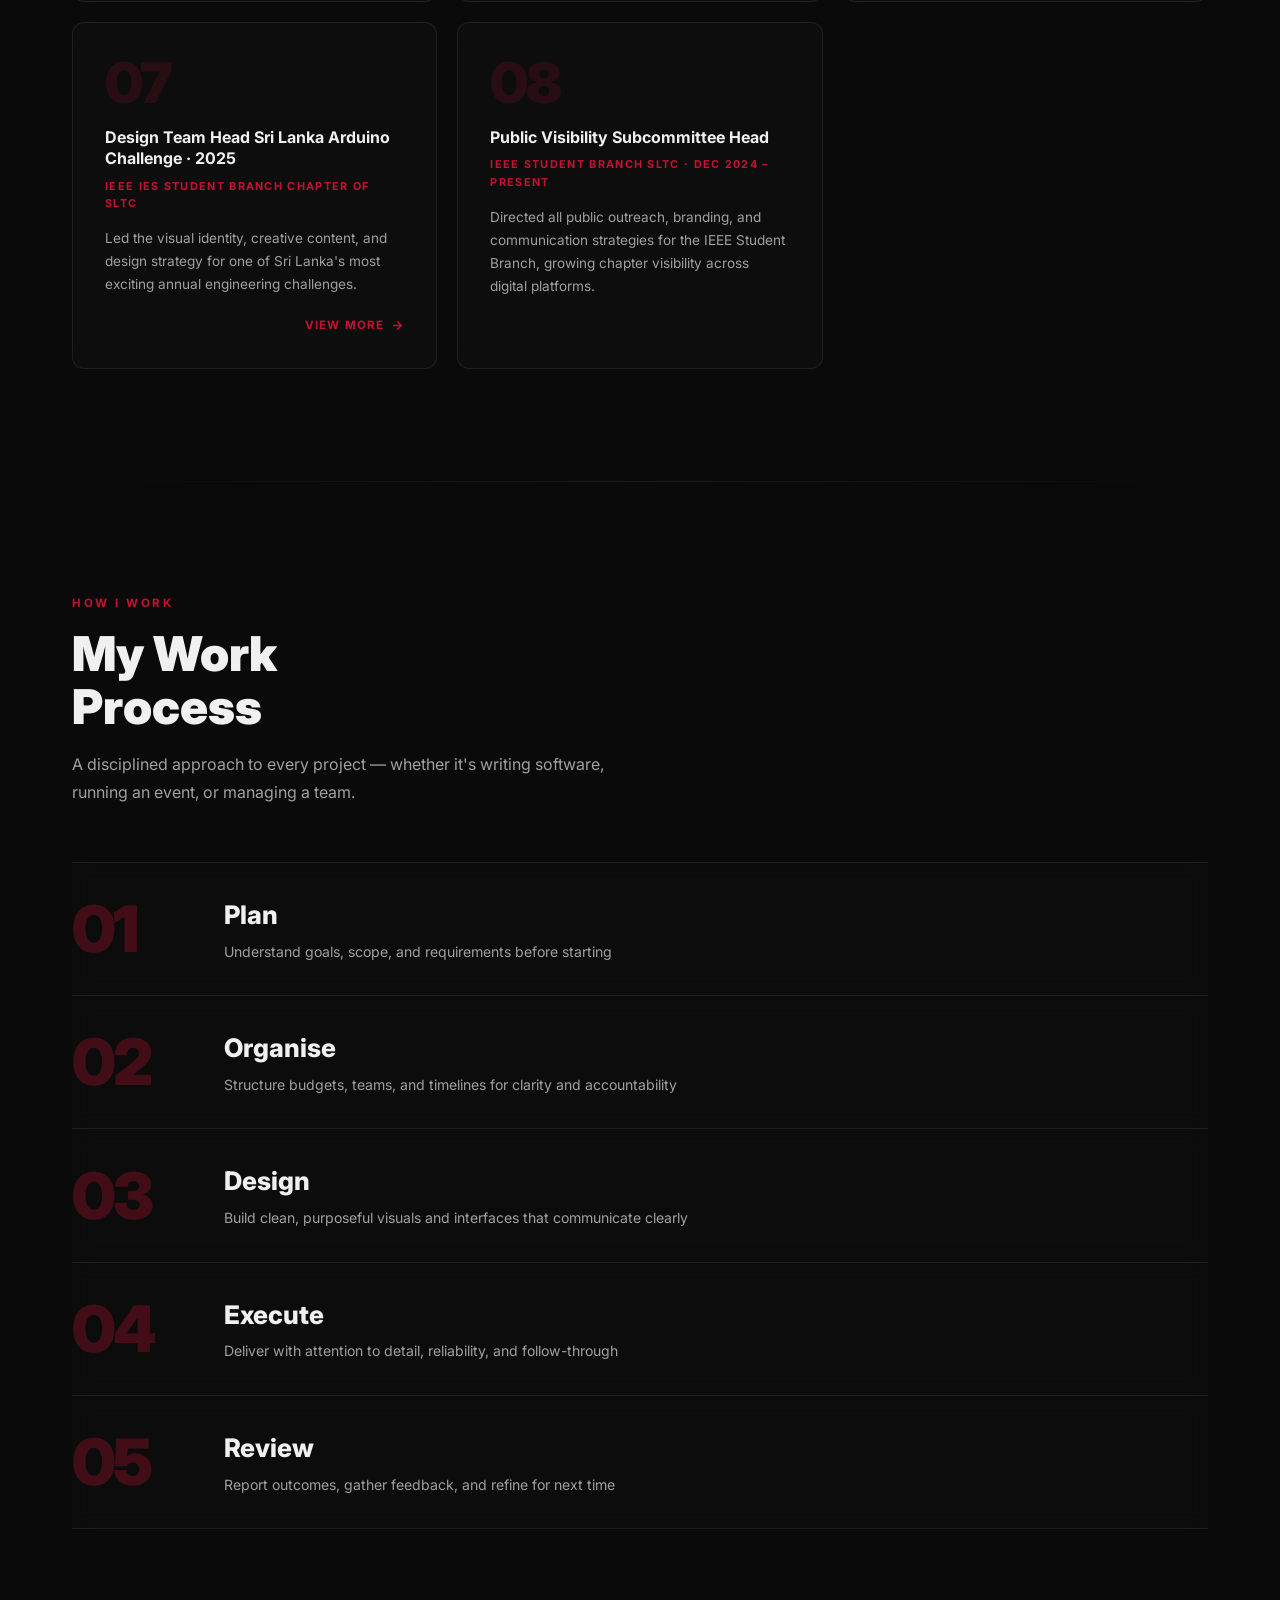
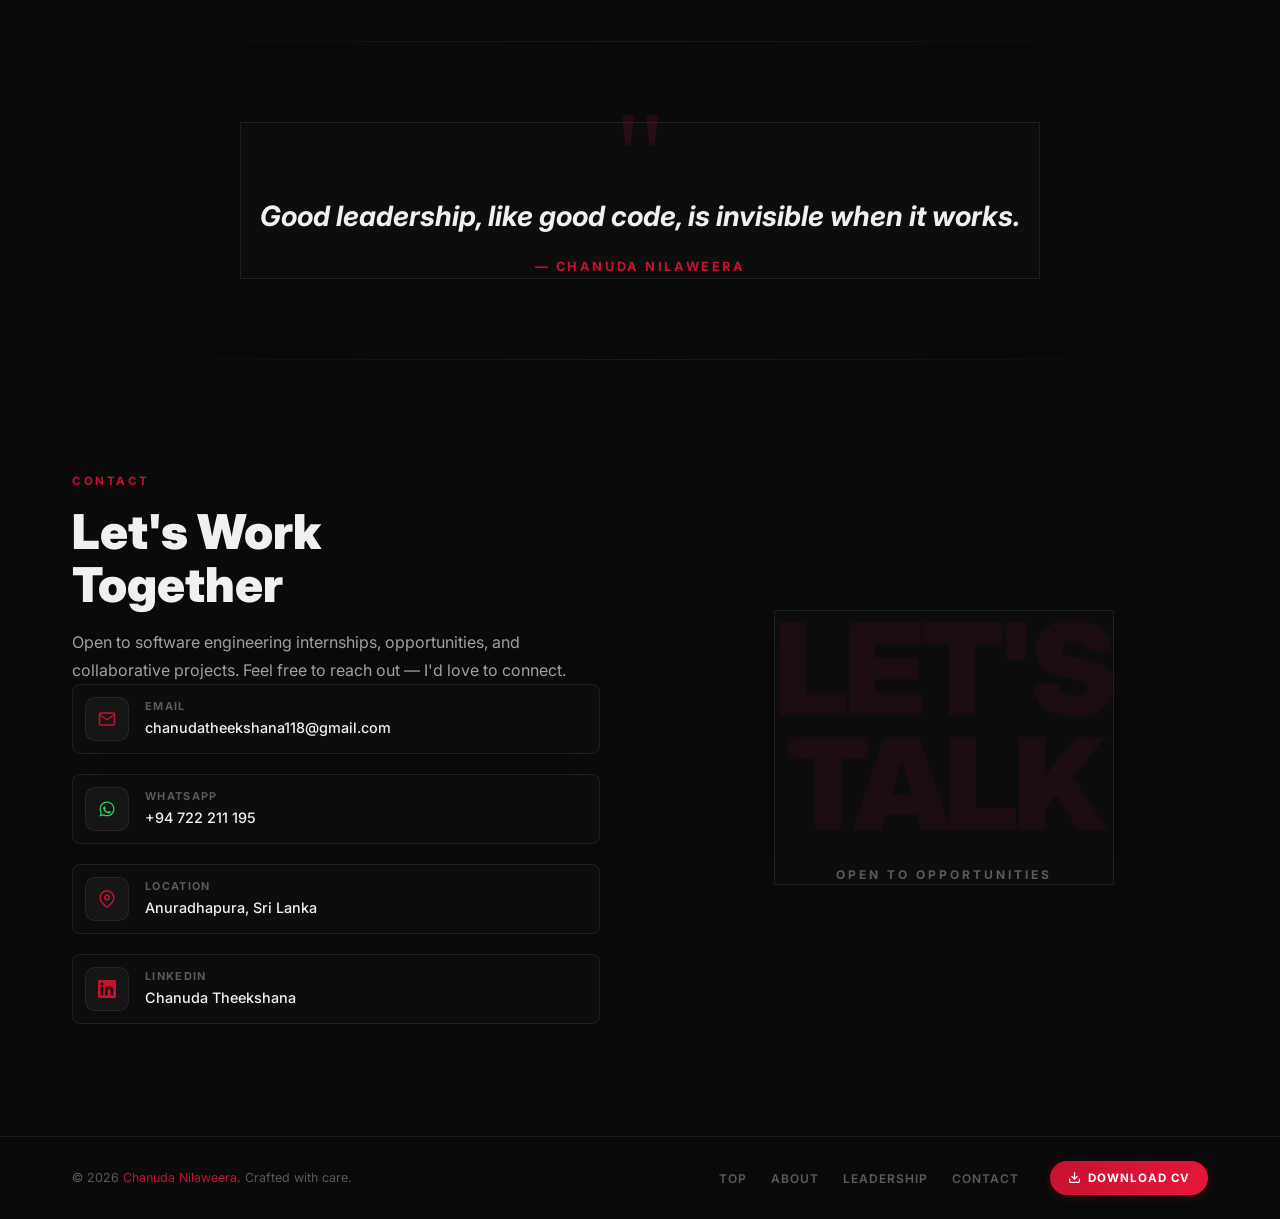
==== commit 3857f47c: "Add files via upload" ====
--- a/index.html
+++ b/index.html
@@ -26,9 +26,16 @@
 
   <!-- ── Stylesheet ─────────────────────────────────────────── -->
   <link rel="stylesheet" href="styles.css" />
+  <link rel="stylesheet" href="cv.css" />
 </head>
 
 <body>
+
+  <!-- Preloading Indicator for Background Sequence -->
+  <div id="animation-loader" class="animation-loader" aria-live="polite">
+    <div class="loader-pulse"></div>
+    <span>Loading Sequence <span id="loader-percent">0%</span></span>
+  </div>
 
   <!-- ============================================================
        NAVIGATION
@@ -54,6 +61,17 @@
         </ul>
       </nav>
 
+      <!-- Download CV button (desktop) -->
+      <a href="cv.html" class="nav-cv-btn" id="nav-cv-btn" aria-label="Download CV">
+        <svg width="14" height="14" viewBox="0 0 24 24" fill="none" stroke="currentColor"
+          stroke-width="2.2" stroke-linecap="round" stroke-linejoin="round" aria-hidden="true">
+          <path d="M21 15v4a2 2 0 0 1-2 2H5a2 2 0 0 1-2-2v-4"/>
+          <polyline points="7 10 12 15 17 10"/>
+          <line x1="12" y1="15" x2="12" y2="3"/>
+        </svg>
+        <span>Download CV</span>
+      </a>
+
       <!-- Hamburger (mobile) -->
       <button class="hamburger" id="hamburger" aria-label="Toggle menu" aria-expanded="false">
         <span></span>
@@ -69,6 +87,15 @@
     <a href="#leadership">Leadership</a>
     <a href="#process">Process</a>
     <a href="#contact">Contact</a>
+    <a href="cv.html" class="mobile-cv-btn" id="mobile-cv-btn" aria-label="Download CV">
+      <svg width="16" height="16" viewBox="0 0 24 24" fill="none" stroke="currentColor"
+        stroke-width="2.2" stroke-linecap="round" stroke-linejoin="round" aria-hidden="true">
+        <path d="M21 15v4a2 2 0 0 1-2 2H5a2 2 0 0 1-2-2v-4"/>
+        <polyline points="7 10 12 15 17 10"/>
+        <line x1="12" y1="15" x2="12" y2="3"/>
+      </svg>
+      Download CV
+    </a>
   </nav>
 
 
@@ -130,17 +157,17 @@
             <!-- Location & contact meta -->
             <div class="hero-meta fade-in fade-in-delay-4">
               <!-- Location -->
-              <span class="meta-item">
+              <a href="https://maps.app.goo.gl/jQ8ykqwSXm3o7jnc6?g_st=ac" target="_blank" rel="noopener noreferrer" class="meta-item" aria-label="Open location in Google Maps">
                 <svg viewBox="0 0 24 24" fill="none" stroke="currentColor" stroke-width="2" stroke-linecap="round"
                   stroke-linejoin="round" aria-hidden="true">
                   <path d="M21 10c0 7-9 13-9 13s-9-6-9-13a9 9 0 0118 0z" />
                   <circle cx="12" cy="10" r="3" />
                 </svg>
                 Anuradhapura, Sri Lanka
-              </span>
+              </a>
 
               <!-- Email -->
-              <a href="mailto:chanudatheekshana118@gmail.com" class="meta-item">
+              <a href="https://mail.google.com/mail/?view=cm&fs=1&to=chanudatheekshana118@gmail.com" target="_blank" rel="noopener noreferrer" class="meta-item" aria-label="Send email via Gmail">
                 <svg viewBox="0 0 24 24" fill="none" stroke="currentColor" stroke-width="2" stroke-linecap="round"
                   stroke-linejoin="round" aria-hidden="true">
                   <path d="M4 4h16c1.1 0 2 .9 2 2v12c0 1.1-.9 2-2 2H4c-1.1 0-2-.9-2-2V6c0-1.1.9-2 2-2z" />
@@ -149,14 +176,12 @@
                 chanudatheekshana118@gmail.com
               </a>
 
-              <!-- Phone -->
-              <a href="tel:+94722211195" class="meta-item">
-                <svg viewBox="0 0 24 24" fill="none" stroke="currentColor" stroke-width="2" stroke-linecap="round"
-                  stroke-linejoin="round" aria-hidden="true">
-                  <path
-                    d="M22 16.92v3a2 2 0 01-2.18 2 19.79 19.79 0 01-8.63-3.07A19.5 19.5 0 013.07 9.8a19.79 19.79 0 01-3.07-8.67A2 2 0 012 .98h3a2 2 0 012 1.72c.127.96.361 1.903.7 2.81a2 2 0 01-.45 2.11L6.09 8.91a16 16 0 006 6l1.27-1.27a2 2 0 012.11-.45c.907.339 1.85.573 2.81.7A2 2 0 0122 16.92z" />
-                </svg>
-                +94 722 211 195
+              <!-- Phone & WhatsApp -->
+              <a href="https://wa.me/94722211195" target="_blank" rel="noopener noreferrer" class="meta-item meta-whatsapp" aria-label="Chat on WhatsApp">
+                <svg viewBox="0 0 24 24" width="16" height="16" fill="currentColor" aria-hidden="true" class="whatsapp-icon">
+                  <path d="M12.04 2c-5.46 0-9.91 4.45-9.91 9.91 0 1.75.46 3.45 1.32 4.95L2.05 22l5.25-1.38c1.45.79 3.08 1.21 4.74 1.21 5.46 0 9.91-4.45 9.91-9.91 0-2.65-1.03-5.14-2.9-7.01A9.82 9.82 0 0012.04 2m.01 1.67c2.2 0 4.26.86 5.82 2.42a8.23 8.23 0 012.41 5.83c0 4.54-3.7 8.24-8.24 8.24-1.48 0-2.93-.4-4.2-1.15l-.3-.18-3.12.82.83-3.04-.2-.31a8.19 8.19 0 01-1.26-4.38c0-4.54 3.7-8.24 8.24-8.24m4.52 11.66c-.25-.13-1.47-.72-1.7-.81-.23-.08-.39-.13-.56.13-.17.25-.64.81-.79.97-.14.17-.29.19-.54.06-.25-.13-1.05-.39-2-1.23-.74-.66-1.24-1.47-1.38-1.72-.15-.25-.02-.38.11-.51.11-.11.25-.29.37-.44.13-.15.17-.25.25-.42.08-.17.04-.31-.02-.44-.06-.13-.56-1.35-.77-1.85-.2-.48-.41-.42-.56-.43h-.48c-.17 0-.44.06-.66.31-.23.25-.88.85-.88 2.07s.9 2.4 1.02 2.57c.13.17 1.76 2.68 4.25 3.76.59.26 1.05.41 1.41.52.6.19 1.14.16 1.57.1.48-.07 1.47-.6 1.68-1.18.21-.58.21-1.08.15-1.18-.06-.1-.23-.17-.48-.29z"/>
+                </svg>
+                +94 722 211 195&nbsp;
               </a>
             </div>
 
@@ -184,9 +209,32 @@
           <!-- RIGHT — Profile photo -->
           <div class="hero-right fade-in fade-in-delay-2">
             <div class="hero-photo-wrap">
-              <!-- Decorative corner accent -->
-              <div class="photo-corner photo-corner-tl" aria-hidden="true"></div>
-              <div class="photo-corner photo-corner-br" aria-hidden="true"></div>
+              <!-- Orbiting Red Line and 14 App Icons -->
+              <div class="orbit-track-wrap" id="orbit-track-wrap" aria-hidden="true">
+                <!-- Red Track SVG -->
+                <svg class="orbit-track-svg" viewBox="0 0 1000 1250" preserveAspectRatio="none">
+                  <path class="orbit-path-glow" d="M 100 30 H 900 A 70 70 0 0 1 970 100 V 1150 A 70 70 0 0 1 900 1220 H 100 A 70 70 0 0 1 30 1150 V 100 A 70 70 0 0 1 100 30 Z" />
+                  <path id="orbit-track-path" class="orbit-path-main" d="M 100 30 H 900 A 70 70 0 0 1 970 100 V 1150 A 70 70 0 0 1 900 1220 H 100 A 70 70 0 0 1 30 1150 V 100 A 70 70 0 0 1 100 30 Z" />
+                </svg>
+
+                <!-- 14 Orbiting App Icons -->
+                <div class="orbit-icons-layer" id="orbit-icons-layer">
+                  <div class="orbit-icon" title="Google Antigravity"><img src="assets/icons/google-antigravity-icon.png" alt="Google Antigravity" width="48" height="48" loading="eager" /></div>
+                  <div class="orbit-icon" title="Git"><img src="assets/icons/git-icon.png" alt="Git" width="48" height="48" loading="eager" /></div>
+                  <div class="orbit-icon" title="HTML5"><img src="assets/icons/html-icon.png" alt="HTML5" width="48" height="48" loading="eager" /></div>
+                  <div class="orbit-icon" title="SQL"><img src="assets/icons/file-sql-color-red-icon.png" alt="SQL" width="48" height="48" loading="eager" /></div>
+                  <div class="orbit-icon" title="Adobe Illustrator"><img src="assets/icons/adobe-illustrator-icon.png" alt="Adobe Illustrator" width="48" height="48" loading="eager" /></div>
+                  <div class="orbit-icon" title="Adobe Premiere Pro"><img src="assets/icons/adobe-premiere-pro-icon.png" alt="Adobe Premiere Pro" width="48" height="48" loading="eager" /></div>
+                  <div class="orbit-icon" title="Python"><img src="assets/icons/python-programming-language-icon.png" alt="Python" width="48" height="48" loading="eager" /></div>
+                  <div class="orbit-icon" title="CapCut"><img src="assets/icons/capcut-icon.png" alt="CapCut" width="48" height="48" loading="eager" /></div>
+                  <div class="orbit-icon" title="FL Studio"><img src="assets/icons/fl-studio.png" alt="FL Studio" width="48" height="48" loading="eager" /></div>
+                  <div class="orbit-icon" title="Visual Studio Code"><img src="assets/icons/visual-studio-code-icon.png" alt="Visual Studio Code" width="48" height="48" loading="eager" /></div>
+                  <div class="orbit-icon" title="CSS3"><img src="assets/icons/css-icon.png" alt="CSS3" width="48" height="48" loading="eager" /></div>
+                  <div class="orbit-icon" title="Adobe After Effects"><img src="assets/icons/adobe-after-effects-icon.png" alt="Adobe After Effects" width="48" height="48" loading="eager" /></div>
+                  <div class="orbit-icon" title="Adobe Photoshop"><img src="assets/icons/adobe-photoshop-icon.png" alt="Adobe Photoshop" width="48" height="48" loading="eager" /></div>
+                  <div class="orbit-icon" title="Figma"><img src="assets/icons/figma-icon.png" alt="Figma" width="48" height="48" loading="eager" /></div>
+                </div>
+              </div>
 
               <!-- Main image with overlay -->
               <div class="hero-photo-frame">
@@ -222,9 +270,22 @@
   <div class="section-divider" aria-hidden="true"></div>
 
   <!-- ============================================================
-       ABOUT / EDUCATION & SKILLS SECTION
+       SCROLL ANIMATION WRAPPER (From About Me down to End of Website)
        ============================================================ -->
-  <section id="about" aria-labelledby="about-heading">
+  <div id="scroll-animation-wrapper" class="scroll-animation-wrapper">
+    <!-- Sticky Background Canvas -->
+    <canvas id="scroll-canvas" aria-hidden="true"></canvas>
+
+    <!-- Dark atmospheric overlay to preserve dark mood & readability -->
+    <div class="scroll-canvas-overlay" aria-hidden="true"></div>
+
+    <!-- Content Layer -->
+    <div class="scroll-animation-content">
+
+      <!-- ============================================================
+           ABOUT / EDUCATION & SKILLS SECTION
+           ============================================================ -->
+      <section id="about" aria-labelledby="about-heading">
     <div class="container">
 
       <!-- Section header -->
@@ -246,23 +307,54 @@
 
           <!-- BSc Card -->
           <article class="edu-card fade-in fade-in-delay-1" aria-label="BSc Software Engineering">
-            <p class="edu-degree">BSc (Hons) in Software Engineering</p>
-            <p class="edu-institution">Sri Lanka Technology Campus (SLTC)</p>
-            <p class="edu-year">2023 – Expected June 2027</p>
-            <p class="edu-details">
-              Cumulative GPA: 2.7<br>
-              Winning Edge Skill Development Programme – Platinum Level
-            </p>
+            <div class="edu-card-content">
+              <p class="edu-degree">BSc (Hons) in Software Engineering</p>
+              <p class="edu-institution">Sri Lanka Technology Campus (SLTC)</p>
+              <p class="edu-year">2023 – Expected June 2027</p>
+              <p class="edu-details">
+                Cumulative GPA: 2.7<br>
+                Winning Edge Skill Development Programme – Platinum Level
+              </p>
+            </div>
+            <a href="https://sltc.ac.lk/" target="_blank" rel="noopener noreferrer" class="edu-logo-link" aria-label="Visit Sri Lanka Technology Campus website" title="Visit Sri Lanka Technology Campus (SLTC) Website">
+              <div class="edu-logo-bubble">
+                <img src="assets/images/sltc-logo.webp" alt="SLTC Logo" class="edu-logo-img" width="56" height="56" />
+                <span class="logo-ripple"></span>
+              </div>
+            </a>
           </article>
 
           <!-- A/L Card -->
           <article class="edu-card fade-in fade-in-delay-2" aria-label="Advanced Level">
-            <p class="edu-degree">G.C.E. Advanced Level — Commerce Stream</p>
-            <p class="edu-institution">Anuradhapura Central College</p>
-            <p class="edu-year">2021 (Sat 2022)</p>
-            <p class="edu-details">
-              Economics – C &nbsp;|&nbsp; Accounting – S &nbsp;|&nbsp; ICT – S
-            </p>
+            <div class="edu-card-content">
+              <p class="edu-degree">G.C.E. Advanced Level — Commerce Stream</p>
+              <p class="edu-institution">Anuradhapura Central College</p>
+              <p class="edu-year">2021 (Sat 2022)</p>
+              <p class="edu-details">
+                Economics &nbsp;|&nbsp; Accounting &nbsp;|&nbsp; ICT
+              </p>
+            </div>
+            <a href="https://anucentralcollege.com/" target="_blank" rel="noopener noreferrer" class="edu-logo-link" aria-label="Visit Anuradhapura Central College website" title="Visit Anuradhapura Central College Website">
+              <div class="edu-logo-bubble">
+                <img src="assets/images/acc-logo.png" alt="Anuradhapura Central College Logo" class="edu-logo-img" width="56" height="56" />
+                <span class="logo-ripple"></span>
+              </div>
+            </a>
+          </article>
+
+          <!-- O/L Card -->
+          <article class="edu-card fade-in fade-in-delay-3" aria-label="Ordinary Level">
+            <div class="edu-card-content">
+              <p class="edu-degree">G.C.E. O/L – English Medium</p>
+              <p class="edu-institution">Anuradhapura Central College</p>
+              <p class="edu-year">2018</p>
+            </div>
+            <a href="https://anucentralcollege.com/" target="_blank" rel="noopener noreferrer" class="edu-logo-link" aria-label="Visit Anuradhapura Central College website" title="Visit Anuradhapura Central College Website">
+              <div class="edu-logo-bubble">
+                <img src="assets/images/acc-logo.png" alt="Anuradhapura Central College Logo" class="edu-logo-img" width="56" height="56" />
+                <span class="logo-ripple"></span>
+              </div>
+            </a>
           </article>
         </div>
 
@@ -340,17 +432,25 @@
             oversaw budget planning, expenditure tracking, vendor coordination, and
             post-event financial reporting.
           </p>
+          <a href="mathaka-handiya.html" class="card-view-more" id="card-view-more-01" aria-label="View more about Mthaka Handiya Musical Event 2026">
+            View More
+            <svg width="13" height="13" viewBox="0 0 24 24" fill="none" stroke="currentColor" stroke-width="2.5" stroke-linecap="round" stroke-linejoin="round" aria-hidden="true"><path d="M5 12h14M12 5l7 7-7 7"/></svg>
+          </a>
         </article>
 
         <!-- 02 -->
         <article class="leadership-card fade-in fade-in-delay-1" role="listitem" aria-label="Role 02">
           <p class="card-number" aria-hidden="true">02</p>
-          <h3 class="card-title">IEEE IES Student Branch Chapter</h3>
+          <h3 class="card-title">IEEE Industrial Electrical Society of SLTC</h3>
           <span class="card-role-tag">Webmaster — SLTC (2025/26)</span>
           <p class="card-desc">
             Managed all online platforms and digital content for the chapter,
             optimizing interfaces for a professional digital presence across channels.
           </p>
+          <a href="ieee-ies.html" class="card-view-more" id="card-view-more-02" aria-label="View more about IEEE IES Student Branch Chapter">
+            View More
+            <svg width="13" height="13" viewBox="0 0 24 24" fill="none" stroke="currentColor" stroke-width="2.5" stroke-linecap="round" stroke-linejoin="round" aria-hidden="true"><path d="M5 12h14M12 5l7 7-7 7"/></svg>
+          </a>
         </article>
 
         <!-- 03 -->
@@ -373,6 +473,10 @@
             Founded and operate a private tuition business for A/L students,
             managing revenue, expenses, and operational budgeting end-to-end.
           </p>
+          <a href="learn-one-education.html" class="card-view-more" id="card-view-more-04" aria-label="View more about Learn One Education">
+            View More
+            <svg width="13" height="13" viewBox="0 0 24 24" fill="none" stroke="currentColor" stroke-width="2.5" stroke-linecap="round" stroke-linejoin="round" aria-hidden="true"><path d="M5 12h14M12 5l7 7-7 7"/></svg>
+          </a>
         </article>
 
         <!-- 05 -->
@@ -386,27 +490,48 @@
           </p>
         </article>
 
+        <!-- 06 -->
+        <article class="leadership-card fade-in fade-in-delay-2" role="listitem" aria-label="Role 06">
+          <p class="card-number" aria-hidden="true">06</p>
+          <h3 class="card-title">Senior Prefect</h3>
+          <span class="card-role-tag">Anuradhapura Central College · 2020–2021</span>
+          <p class="card-desc">
+            Served in the Prefects' Guild as Member of the Administrative Committee
+            and Project Organizer; first milestone in structured leadership &amp; discipline.
+          </p>
+          <a href="senior-prefect.html" class="card-view-more" id="card-view-more-06" aria-label="View more about Senior Prefect at Anuradhapura Central College">
+            View More
+            <svg width="13" height="13" viewBox="0 0 24 24" fill="none" stroke="currentColor" stroke-width="2.5" stroke-linecap="round" stroke-linejoin="round" aria-hidden="true"><path d="M5 12h14M12 5l7 7-7 7"/></svg>
+          </a>
+        </article>
+
+        <!-- 07 -->
+        <article class="leadership-card fade-in" role="listitem" aria-label="Role 07">
+          <p class="card-number" aria-hidden="true">07</p>
+          <h3 class="card-title">Design Team Head Sri Lanka Arduino Challenge · 2025</h3>
+          <span class="card-role-tag">IEEE IES Student Branch Chapter of SLTC</span>
+          <p class="card-desc">
+            Led the visual identity, creative content, and design strategy for
+            one of Sri Lanka's most exciting annual engineering challenges.
+          </p>
+          <a href="arduino-challenge.html" class="card-view-more" id="card-view-more-07" aria-label="View more about Design Team Head for Sri Lanka Arduino Challenge 2025">
+            View More
+            <svg width="13" height="13" viewBox="0 0 24 24" fill="none" stroke="currentColor" stroke-width="2.5" stroke-linecap="round" stroke-linejoin="round" aria-hidden="true"><path d="M5 12h14M12 5l7 7-7 7"/></svg>
+          </a>
+        </article>
+
+        <!-- 08 -->
+        <article class="leadership-card fade-in fade-in-delay-1" role="listitem" aria-label="Role 08">
+          <p class="card-number" aria-hidden="true">08</p>
+          <h3 class="card-title">Public Visibility Subcommittee Head</h3>
+          <span class="card-role-tag">IEEE Student Branch SLTC · Dec 2024 – Present</span>
+          <p class="card-desc">
+            Directed all public outreach, branding, and communication strategies
+            for the IEEE Student Branch, growing chapter visibility across digital platforms.
+          </p>
+        </article>
+
       </div><!-- /leadership-grid -->
-
-      <!-- Additional activities strip -->
-      <div class="activities-strip fade-in" style="margin-top: 2.5rem;" role="list" aria-label="Additional activities">
-
-        <div class="activity-item" role="listitem">
-          <span class="activity-title">Public Visibility Sub-Committee Head</span>
-          <span class="activity-sub">IEEE Student Branch SLTC · Dec 2024 – Present</span>
-        </div>
-
-        <div class="activity-item" role="listitem">
-          <span class="activity-title">Senior Prefect</span>
-          <span class="activity-sub">Anuradhapura Central College · 2020–2021</span>
-        </div>
-
-        <div class="activity-item" role="listitem">
-          <span class="activity-title">Design Team Head</span>
-          <span class="activity-sub">Sri Lanka Arduino Challenge · 2025</span>
-        </div>
-
-      </div>
 
     </div><!-- /container -->
   </section>
@@ -519,8 +644,8 @@
           <div class="contact-items fade-in fade-in-delay-1">
 
             <!-- Email -->
-            <a href="mailto:chanudatheekshana118@gmail.com" class="contact-item" id="contact-email"
-              aria-label="Send email">
+            <a href="https://mail.google.com/mail/?view=cm&fs=1&to=chanudatheekshana118@gmail.com" target="_blank" rel="noopener noreferrer" class="contact-item" id="contact-email"
+              aria-label="Send email via Gmail">
               <div class="contact-icon">
                 <svg viewBox="0 0 24 24" fill="none" stroke="currentColor" stroke-width="2" stroke-linecap="round"
                   stroke-linejoin="round" aria-hidden="true">
@@ -534,23 +659,21 @@
               </div>
             </a>
 
-            <!-- Phone -->
-            <a href="tel:+94722211195" class="contact-item" id="contact-phone" aria-label="Call phone number">
-              <div class="contact-icon">
-                <svg viewBox="0 0 24 24" fill="none" stroke="currentColor" stroke-width="2" stroke-linecap="round"
-                  stroke-linejoin="round" aria-hidden="true">
-                  <path
-                    d="M22 16.92v3a2 2 0 01-2.18 2 19.79 19.79 0 01-8.63-3.07A19.5 19.5 0 013.07 9.8a19.79 19.79 0 01-3.07-8.67A2 2 0 012 .98h3a2 2 0 012 1.72c.127.96.361 1.903.7 2.81a2 2 0 01-.45 2.11L6.09 8.91a16 16 0 006 6l1.27-1.27a2 2 0 012.11-.45c.907.339 1.85.573 2.81.7A2 2 0 0122 16.92z" />
+            <!-- Phone & WhatsApp -->
+            <a href="https://wa.me/94722211195" target="_blank" rel="noopener noreferrer" class="contact-item" id="contact-phone" aria-label="Chat on WhatsApp">
+              <div class="contact-icon contact-whatsapp-icon">
+                <svg viewBox="0 0 24 24" fill="currentColor" aria-hidden="true">
+                  <path d="M12.04 2c-5.46 0-9.91 4.45-9.91 9.91 0 1.75.46 3.45 1.32 4.95L2.05 22l5.25-1.38c1.45.79 3.08 1.21 4.74 1.21 5.46 0 9.91-4.45 9.91-9.91 0-2.65-1.03-5.14-2.9-7.01A9.82 9.82 0 0012.04 2m.01 1.67c2.2 0 4.26.86 5.82 2.42a8.23 8.23 0 012.41 5.83c0 4.54-3.7 8.24-8.24 8.24-1.48 0-2.93-.4-4.2-1.15l-.3-.18-3.12.82.83-3.04-.2-.31a8.19 8.19 0 01-1.26-4.38c0-4.54 3.7-8.24 8.24-8.24m4.52 11.66c-.25-.13-1.47-.72-1.7-.81-.23-.08-.39-.13-.56.13-.17.25-.64.81-.79.97-.14.17-.29.19-.54.06-.25-.13-1.05-.39-2-1.23-.74-.66-1.24-1.47-1.38-1.72-.15-.25-.02-.38.11-.51.11-.11.25-.29.37-.44.13-.15.17-.25.25-.42.08-.17.04-.31-.02-.44-.06-.13-.56-1.35-.77-1.85-.2-.48-.41-.42-.56-.43h-.48c-.17 0-.44.06-.66.31-.23.25-.88.85-.88 2.07s.9 2.4 1.02 2.57c.13.17 1.76 2.68 4.25 3.76.59.26 1.05.41 1.41.52.6.19 1.14.16 1.57.1.48-.07 1.47-.6 1.68-1.18.21-.58.21-1.08.15-1.18-.06-.1-.23-.17-.48-.29z"/>
                 </svg>
               </div>
               <div>
-                <span class="contact-info-label">Phone</span>
-                <span class="contact-info-value">+94 722 211 195</span>
+                <span class="contact-info-label">WhatsApp</span>
+                <span class="contact-info-value">+94 722 211 195&nbsp;</span>
               </div>
             </a>
 
             <!-- Location -->
-            <div class="contact-item" aria-label="Location">
+            <a href="https://maps.app.goo.gl/jQ8ykqwSXm3o7jnc6?g_st=ac" target="_blank" rel="noopener noreferrer" class="contact-item" id="contact-location" aria-label="Open location in Google Maps">
               <div class="contact-icon">
                 <svg viewBox="0 0 24 24" fill="none" stroke="currentColor" stroke-width="2" stroke-linecap="round"
                   stroke-linejoin="round" aria-hidden="true">
@@ -562,7 +685,7 @@
                 <span class="contact-info-label">Location</span>
                 <span class="contact-info-value">Anuradhapura, Sri Lanka</span>
               </div>
-            </div>
+            </a>
 
             <!-- LinkedIn -->
             <a href="https://www.linkedin.com/in/chanuda-theekshana" target="_blank" rel="noopener noreferrer"
@@ -604,17 +727,31 @@
       <p class="footer-copy">
         © 2026 <span>Chanuda Nilaweera</span>. Crafted with care.
       </p>
-      <nav role="navigation" aria-label="Footer navigation">
-        <ul class="footer-nav">
-          <li><a href="#hero">Top</a></li>
-          <li><a href="#about">About</a></li>
-          <li><a href="#leadership">Leadership</a></li>
-          <li><a href="#contact">Contact</a></li>
-        </ul>
-      </nav>
+      <div class="footer-right">
+        <nav role="navigation" aria-label="Footer navigation">
+          <ul class="footer-nav">
+            <li><a href="#hero">Top</a></li>
+            <li><a href="#about">About</a></li>
+            <li><a href="#leadership">Leadership</a></li>
+            <li><a href="#contact">Contact</a></li>
+          </ul>
+        </nav>
+        <a href="cv.html" class="footer-cv-btn" id="footer-cv-btn" aria-label="Download CV">
+          <svg width="13" height="13" viewBox="0 0 24 24" fill="none" stroke="currentColor"
+            stroke-width="2.2" stroke-linecap="round" stroke-linejoin="round" aria-hidden="true">
+            <path d="M21 15v4a2 2 0 0 1-2 2H5a2 2 0 0 1-2-2v-4"/>
+            <polyline points="7 10 12 15 17 10"/>
+            <line x1="12" y1="15" x2="12" y2="3"/>
+          </svg>
+          Download CV
+        </a>
+      </div>
     </div>
   </footer>
 
+    </div><!-- /scroll-animation-content -->
+  </div><!-- /scroll-animation-wrapper -->
+
 
   <!-- ── JavaScript ─────────────────────────────────────────── -->
   <script src="script.js"></script>
--- a/styles.css
+++ b/styles.css
@@ -643,7 +643,7 @@
   gap: 0.1rem;
   backdrop-filter: blur(8px);
   -webkit-backdrop-filter: blur(8px);
-  z-index: 3;
+  z-index: 35;
 }
 
 .photo-badge-line {
@@ -693,6 +693,15 @@
   transition: var(--transition);
   position: relative;
   overflow: hidden;
+  display: flex;
+  align-items: center;
+  justify-content: space-between;
+  gap: 1.25rem;
+}
+
+.edu-card-content {
+  flex: 1;
+  min-width: 0;
 }
 
 .edu-card::before {
@@ -816,6 +825,42 @@
   position: relative;
   overflow: hidden;
   cursor: default;
+  display: flex;
+  flex-direction: column;
+}
+
+/* ── View More button inside leadership cards ─────────────── */
+.card-view-more {
+  display: inline-flex;
+  align-items: center;
+  gap: 0.45rem;
+  margin-top: auto;
+  padding-top: 1.25rem;
+  align-self: flex-end;
+  font-size: 0.72rem;
+  font-weight: 700;
+  letter-spacing: 0.1em;
+  text-transform: uppercase;
+  color: var(--accent);
+  text-decoration: none;
+  position: relative;
+  z-index: 2;
+  transition: var(--transition);
+  border-bottom: 1px solid transparent;
+}
+
+.card-view-more svg {
+  transition: transform 0.25s ease;
+}
+
+.card-view-more:hover {
+  color: var(--accent-light);
+  border-bottom-color: var(--accent-light);
+  gap: 0.65rem;
+}
+
+.card-view-more:hover svg {
+  transform: translateX(4px);
 }
 
 .leadership-card::after {
@@ -1284,3 +1329,357 @@
     text-align: center;
   }
 }
+
+/* ============================================================
+   BACKGROUND SCROLL IMAGE SEQUENCE ANIMATION
+   Sticky Canvas from About Me down to End of Website
+   ============================================================ */
+
+/* Preloading Indicator Badge */
+.animation-loader {
+  position: fixed;
+  bottom: 1.75rem;
+  right: 1.75rem;
+  background: rgba(12, 12, 14, 0.88);
+  border: 1px solid rgba(196, 18, 48, 0.45);
+  border-radius: 30px;
+  padding: 0.55rem 1.15rem;
+  display: flex;
+  align-items: center;
+  gap: 0.65rem;
+  color: var(--text-primary);
+  font-size: 0.78rem;
+  font-weight: 600;
+  letter-spacing: 0.04em;
+  z-index: 9999;
+  box-shadow: 0 8px 30px rgba(0, 0, 0, 0.6), 0 0 15px rgba(196, 18, 48, 0.15);
+  backdrop-filter: blur(12px);
+  -webkit-backdrop-filter: blur(12px);
+  transition: opacity 0.45s ease, transform 0.45s ease, visibility 0.45s ease;
+}
+
+.animation-loader.hidden {
+  opacity: 0;
+  visibility: hidden;
+  transform: translateY(12px);
+  pointer-events: none;
+}
+
+.loader-pulse {
+  width: 9px;
+  height: 9px;
+  border-radius: 50%;
+  background: var(--accent);
+  box-shadow: 0 0 10px var(--accent);
+  animation: loaderPulse 1.2s ease-in-out infinite;
+}
+
+@keyframes loaderPulse {
+  0%, 100% {
+    transform: scale(0.85);
+    opacity: 0.5;
+  }
+  50% {
+    transform: scale(1.25);
+    opacity: 1;
+  }
+}
+
+/* Wrapper spanning from About Me to Website End */
+.scroll-animation-wrapper {
+  position: relative;
+  isolation: isolate;
+  width: 100%;
+  background-color: transparent;
+}
+
+/* Canvas sticky background */
+#scroll-canvas {
+  position: sticky;
+  top: 0;
+  left: 0;
+  width: 100vw;
+  height: 100vh;
+  z-index: -2;
+  display: block;
+  pointer-events: none;
+  margin-bottom: -100vh;
+}
+
+/* Dark atmospheric vignette & contrast overlay */
+.scroll-canvas-overlay {
+  position: sticky;
+  top: 0;
+  left: 0;
+  width: 100vw;
+  height: 100vh;
+  z-index: -1;
+  pointer-events: none;
+  margin-bottom: -100vh;
+  background:
+    radial-gradient(circle at 65% 45%, rgba(10, 10, 10, 0.4) 0%, rgba(10, 10, 10, 0.85) 100%),
+    linear-gradient(to bottom, rgba(10, 10, 10, 0.8) 0%, rgba(10, 10, 10, 0.35) 15%, rgba(10, 10, 10, 0.35) 85%, rgba(10, 10, 10, 0.95) 100%);
+}
+
+.scroll-animation-content {
+  position: relative;
+  z-index: 1;
+}
+
+/* Make section backgrounds transparent so the canvas sequence shines through */
+.scroll-animation-wrapper section,
+.scroll-animation-wrapper #about,
+.scroll-animation-wrapper #leadership,
+.scroll-animation-wrapper #process,
+.scroll-animation-wrapper #quote,
+.scroll-animation-wrapper #contact,
+.scroll-animation-wrapper .footer-bar {
+  background: transparent !important;
+}
+
+/* Glassmorphic card styling for contrast against background animation */
+.scroll-animation-wrapper .edu-card,
+.scroll-animation-wrapper .leadership-card,
+.scroll-animation-wrapper .activity-item,
+.scroll-animation-wrapper .quote-block,
+.scroll-animation-wrapper .contact-item,
+.scroll-animation-wrapper .contact-deco {
+  background: rgba(16, 16, 18, 0.65) !important;
+  backdrop-filter: blur(14px) !important;
+  -webkit-backdrop-filter: blur(14px) !important;
+  border: 1px solid rgba(255, 255, 255, 0.08) !important;
+}
+
+.scroll-animation-wrapper .edu-card:hover,
+.scroll-animation-wrapper .leadership-card:hover,
+.scroll-animation-wrapper .contact-item:hover {
+  background: rgba(24, 24, 28, 0.82) !important;
+  border-color: rgba(196, 18, 48, 0.45) !important;
+  box-shadow: 0 12px 36px rgba(0, 0, 0, 0.55), 0 0 25px rgba(196, 18, 48, 0.15) !important;
+}
+
+.scroll-animation-wrapper .process-item {
+  background: rgba(16, 16, 18, 0.45) !important;
+  backdrop-filter: blur(10px) !important;
+  -webkit-backdrop-filter: blur(10px) !important;
+}
+
+.scroll-animation-wrapper .section-divider {
+  border-color: rgba(255, 255, 255, 0.06);
+}
+
+/* ============================================================
+   CLOCKWISE ORBIT TRACK & 14 APP ICONS
+   Encircled red line with rotating icons around hero photo
+   ============================================================ */
+.orbit-track-wrap {
+  position: absolute;
+  inset: -28px -28px;
+  pointer-events: none;
+  z-index: 4;
+}
+
+.orbit-track-svg {
+  position: absolute;
+  inset: 0;
+  width: 100%;
+  height: 100%;
+  pointer-events: none;
+  overflow: visible;
+}
+
+.orbit-path-glow {
+  fill: none;
+  stroke: rgba(232, 23, 58, 0.4);
+  stroke-width: 10px;
+  filter: drop-shadow(0 0 8px rgba(232, 23, 58, 0.65));
+}
+
+.orbit-path-main {
+  fill: none;
+  stroke: #e8173a;
+  stroke-width: 4px;
+  stroke-linecap: round;
+  stroke-linejoin: round;
+  filter: drop-shadow(0 0 5px rgba(232, 23, 58, 0.85));
+}
+
+.orbit-icons-layer {
+  position: absolute;
+  inset: 0;
+  width: 100%;
+  height: 100%;
+  pointer-events: none;
+}
+
+.orbit-icon {
+  position: absolute;
+  width: 48px;
+  height: 48px;
+  transform: translate(-50%, -50%);
+  display: flex;
+  align-items: center;
+  justify-content: center;
+  pointer-events: auto;
+  cursor: pointer;
+  filter: drop-shadow(0 4px 10px rgba(0, 0, 0, 0.8));
+  transition: transform 0.25s cubic-bezier(0.34, 1.56, 0.64, 1), filter 0.25s ease;
+  z-index: 5;
+  will-change: left, top;
+}
+
+.orbit-icon:hover {
+  transform: translate(-50%, -50%) scale(1.24);
+  filter: drop-shadow(0 8px 20px rgba(232, 23, 58, 0.8)) drop-shadow(0 0 12px rgba(232, 23, 58, 0.5));
+  z-index: 25;
+}
+
+.orbit-icon img {
+  width: 100%;
+  height: 100%;
+  object-fit: contain;
+  display: block;
+  user-select: none;
+  -webkit-user-drag: none;
+  transition: transform 0.2s ease;
+}
+
+@media (max-width: 992px) {
+  .orbit-track-wrap {
+    inset: -22px -22px;
+  }
+  .orbit-icon {
+    width: 42px;
+    height: 42px;
+  }
+}
+
+@media (max-width: 576px) {
+  .orbit-track-wrap {
+    inset: -18px -18px;
+  }
+  .orbit-icon {
+    width: 34px;
+    height: 34px;
+  }
+}
+
+/* ============================================================
+   EDUCATION INSTITUTION LOGOS & COOL CLICK ANIMATION
+   ============================================================ */
+.edu-logo-link {
+  flex-shrink: 0;
+  display: inline-flex;
+  align-items: center;
+  justify-content: center;
+  text-decoration: none;
+  position: relative;
+  border-radius: 50%;
+}
+
+.edu-logo-bubble {
+  width: 64px;
+  height: 64px;
+  border-radius: 50%;
+  background: rgba(18, 18, 22, 0.85);
+  border: 2px solid rgba(255, 255, 255, 0.15);
+  display: flex;
+  align-items: center;
+  justify-content: center;
+  position: relative;
+  box-shadow: 0 4px 16px rgba(0, 0, 0, 0.5);
+  backdrop-filter: blur(8px);
+  -webkit-backdrop-filter: blur(8px);
+  transition: transform 0.35s cubic-bezier(0.34, 1.56, 0.64, 1),
+              box-shadow 0.35s ease,
+              border-color 0.35s ease;
+  cursor: pointer;
+}
+
+.edu-logo-img {
+  width: 50px;
+  height: 50px;
+  object-fit: contain;
+  border-radius: 50%;
+  display: block;
+  user-select: none;
+  -webkit-user-drag: none;
+  transition: transform 0.35s cubic-bezier(0.34, 1.56, 0.64, 1);
+  filter: drop-shadow(0 2px 4px rgba(0, 0, 0, 0.5));
+}
+
+/* Hover effect */
+.edu-logo-link:hover .edu-logo-bubble {
+  transform: scale(1.12) rotate(4deg);
+  border-color: var(--accent);
+  box-shadow: 0 8px 25px rgba(196, 18, 48, 0.45), 0 0 15px rgba(196, 18, 48, 0.3);
+}
+
+.edu-logo-link:hover .edu-logo-img {
+  transform: scale(1.08);
+}
+
+/* Click animation (spring squeeze & pulse) */
+.edu-logo-link:active .edu-logo-bubble,
+.edu-logo-link.clicked .edu-logo-bubble {
+  transform: scale(0.85) rotate(-10deg);
+  border-color: #ff2b4e;
+  box-shadow: 0 0 25px #ff2b4e, 0 0 50px rgba(196, 18, 48, 0.6);
+  transition: transform 0.1s cubic-bezier(0.4, 0, 0.2, 1);
+}
+
+/* Ripple ring burst */
+.logo-ripple {
+  position: absolute;
+  inset: -8px;
+  border-radius: 50%;
+  border: 2px solid var(--accent);
+  opacity: 0;
+  pointer-events: none;
+}
+
+.edu-logo-link.clicked .logo-ripple {
+  animation: logoRippleBurst 0.6s cubic-bezier(0.1, 0.9, 0.2, 1);
+}
+
+@keyframes logoRippleBurst {
+  0% {
+    transform: scale(0.65);
+    opacity: 1;
+    border-color: #ff2b4e;
+  }
+  100% {
+    transform: scale(1.55);
+    opacity: 0;
+    border-color: var(--accent);
+  }
+}
+
+/* ============================================================
+   WHATSAPP & CONTACT STYLES
+   ============================================================ */
+.meta-whatsapp svg,
+.whatsapp-icon {
+  color: #25d366;
+  fill: #25d366;
+  transition: var(--transition);
+}
+
+.meta-item:hover .whatsapp-icon {
+  color: #2ef778;
+  filter: drop-shadow(0 0 6px rgba(37, 211, 102, 0.6));
+}
+
+.contact-whatsapp-icon svg {
+  color: #25d366;
+  fill: #25d366;
+  transition: var(--transition);
+}
+
+.contact-item:hover .contact-whatsapp-icon svg {
+  color: #2ef778;
+  filter: drop-shadow(0 0 8px rgba(37, 211, 102, 0.65));
+}
+
+
+
--- a/cv.css
+++ b/cv.css
@@ -0,0 +1,527 @@
+﻿/* ============================================================
+   CV PAGE — cv.css
+   Extends styles.css for the CV download page
+   ============================================================ */
+
+/* ── Page background orb ──────────────────────────────────── */
+.bg-orb {
+  position: fixed;
+  top: -200px;
+  left: 50%;
+  transform: translateX(-50%);
+  width: 700px;
+  height: 700px;
+  background: radial-gradient(circle, rgba(196, 18, 48, 0.07) 0%, transparent 70%);
+  pointer-events: none;
+  z-index: 0;
+}
+
+/* ── cv-page body override ──────────────────────────────────── */
+.cv-page {
+  background-color: var(--bg-primary);
+  min-height: 100vh;
+}
+
+/* ── Navbar back-link ────────────────────────────────────────── */
+.nav-back-link {
+  font-size: 0.82rem;
+  font-weight: 600;
+  letter-spacing: 0.1em;
+  text-transform: uppercase;
+  color: var(--text-secondary);
+  text-decoration: none;
+  display: flex;
+  align-items: center;
+  gap: 0.5rem;
+  transition: var(--transition);
+}
+
+.nav-back-link:hover { color: var(--accent); }
+.nav-back-link svg { transition: transform 0.25s ease; }
+.nav-back-link:hover svg { transform: translateX(-3px); }
+
+/* ── Page header ─────────────────────────────────────────────── */
+.cv-page-header {
+  padding: 9rem 0 3.5rem;
+  text-align: center;
+  position: relative;
+  z-index: 1;
+}
+
+.cv-page-header .section-heading { margin-bottom: 1rem; }
+.cv-page-header .section-subtext { margin: 0 auto; text-align: center; }
+
+.cv-divider {
+  width: 60px;
+  height: 3px;
+  background: linear-gradient(90deg, var(--accent), var(--accent-light));
+  border-radius: 2px;
+  margin: 1.5rem auto 0;
+}
+
+/* ── CV Grid ──────────────────────────────────────────────────── */
+.cv-section {
+  padding: 2.5rem 0 7rem;
+  position: relative;
+  z-index: 1;
+}
+
+.cv-grid {
+  display: grid;
+  grid-template-columns: repeat(auto-fit, minmax(500px, 1fr));
+  gap: 2.5rem;
+}
+
+/* ── CV Card ──────────────────────────────────────────────────── */
+.cv-card {
+  background: var(--bg-card);
+  border: 1px solid var(--border);
+  border-radius: 20px;
+  overflow: hidden;
+  transition: var(--transition);
+  position: relative;
+}
+
+.cv-card::before {
+  content: '';
+  position: absolute;
+  inset: 0;
+  border-radius: 20px;
+  background: linear-gradient(135deg, var(--accent-dim) 0%, transparent 60%);
+  opacity: 0;
+  transition: opacity 0.4s ease;
+  pointer-events: none;
+  z-index: 0;
+}
+
+.cv-card:hover {
+  border-color: var(--border-hover);
+  box-shadow: var(--shadow-hover), 0 0 0 1px var(--border-hover);
+  transform: translateY(-4px);
+}
+
+.cv-card:hover::before { opacity: 1; }
+
+/* ── Card Header ─────────────────────────────────────────────── */
+.cv-card-header {
+  padding: 1.5rem 1.75rem 1.25rem;
+  display: flex;
+  align-items: flex-start;
+  justify-content: space-between;
+  gap: 1rem;
+  border-bottom: 1px solid var(--border);
+  position: relative;
+  z-index: 1;
+}
+
+.cv-card-title-group { flex: 1; }
+
+.cv-type-badge {
+  display: inline-flex;
+  align-items: center;
+  gap: 0.4rem;
+  font-size: 0.65rem;
+  font-weight: 700;
+  letter-spacing: 0.18em;
+  text-transform: uppercase;
+  color: var(--accent);
+  background: var(--accent-dim);
+  border: 1px solid rgba(196, 18, 48, 0.2);
+  border-radius: 50px;
+  padding: 0.3rem 0.75rem;
+  margin-bottom: 0.65rem;
+}
+
+.cv-badge-dot {
+  width: 6px;
+  height: 6px;
+  border-radius: 50%;
+  background: var(--accent);
+  display: inline-block;
+  animation: pulseDot 2s ease-in-out infinite;
+}
+
+@keyframes pulseDot {
+  0%, 100% { opacity: 1; transform: scale(1); }
+  50%       { opacity: 0.5; transform: scale(0.7); }
+}
+
+.cv-card-title {
+  font-size: 1.25rem;
+  font-weight: 800;
+  color: var(--text-primary);
+  line-height: 1.2;
+  margin-bottom: 0.3rem;
+}
+
+.cv-card-desc {
+  font-size: 0.82rem;
+  color: var(--text-secondary);
+  line-height: 1.55;
+  display: flex;
+  align-items: center;
+  flex-wrap: wrap;
+  gap: 0.4rem;
+}
+
+/* Format icon badges */
+.cv-format-icon {
+  width: 48px;
+  height: 48px;
+  border-radius: 12px;
+  display: flex;
+  align-items: center;
+  justify-content: center;
+  font-size: 0.62rem;
+  font-weight: 800;
+  letter-spacing: 0.04em;
+  text-transform: uppercase;
+  flex-shrink: 0;
+}
+
+.cv-format-pdf {
+  background: rgba(220, 53, 69, 0.15);
+  border: 1px solid rgba(220, 53, 69, 0.3);
+  color: #ff6b6b;
+}
+
+.cv-format-html {
+  background: rgba(240, 140, 40, 0.12);
+  border: 1px solid rgba(240, 140, 40, 0.25);
+  color: #f0a040;
+}
+
+/* ── Preview iframe area ─────────────────────────────────────── */
+.cv-preview-wrap {
+  position: relative;
+  height: 520px;
+  background: #fff;
+  overflow: hidden;
+}
+
+.cv-iframe {
+  width: 100%;
+  height: 100%;
+  border: none;
+  display: block;
+}
+
+/* Loading overlay */
+.cv-loading {
+  position: absolute;
+  inset: 0;
+  background: var(--bg-secondary);
+  display: flex;
+  flex-direction: column;
+  align-items: center;
+  justify-content: center;
+  gap: 1rem;
+  z-index: 5;
+  transition: opacity 0.5s ease;
+}
+
+.cv-loading.hidden {
+  opacity: 0;
+  pointer-events: none;
+}
+
+.cv-loading-spinner {
+  width: 40px;
+  height: 40px;
+  border: 3px solid var(--border);
+  border-top-color: var(--accent);
+  border-radius: 50%;
+  animation: spin 0.8s linear infinite;
+}
+
+@keyframes spin { to { transform: rotate(360deg); } }
+
+.cv-loading-text {
+  font-size: 0.8rem;
+  color: var(--text-muted);
+  font-weight: 500;
+}
+
+/* Preview hint bar */
+.cv-preview-hint {
+  display: flex;
+  align-items: center;
+  gap: 0.5rem;
+  padding: 0.6rem 1.25rem;
+  background: var(--bg-secondary);
+  border-top: 1px solid var(--border);
+  font-size: 0.7rem;
+  color: var(--text-muted);
+  letter-spacing: 0.02em;
+}
+
+/* ── Card Footer ─────────────────────────────────────────────── */
+.cv-card-footer {
+  padding: 1.25rem 1.75rem;
+  border-top: 1px solid var(--border);
+  display: flex;
+  align-items: center;
+  justify-content: space-between;
+  gap: 1rem;
+  flex-wrap: wrap;
+  position: relative;
+  z-index: 1;
+}
+
+.cv-file-meta {
+  display: flex;
+  flex-direction: column;
+  gap: 0.2rem;
+}
+
+.cv-file-name {
+  font-size: 0.78rem;
+  font-weight: 600;
+  color: var(--text-primary);
+}
+
+.cv-file-size {
+  font-size: 0.7rem;
+  color: var(--text-muted);
+}
+
+/* Download buttons group (for two buttons side by side) */
+.cv-btn-group {
+  display: flex;
+  gap: 0.65rem;
+  flex-wrap: wrap;
+}
+
+/* ── Download Button ──────────────────────────────────────────── */
+.btn-cv-download {
+  display: inline-flex;
+  align-items: center;
+  gap: 0.55rem;
+  padding: 0.7rem 1.4rem;
+  background: linear-gradient(135deg, var(--accent) 0%, var(--accent-light) 100%);
+  color: #fff;
+  font-size: 0.78rem;
+  font-weight: 700;
+  letter-spacing: 0.06em;
+  text-transform: uppercase;
+  text-decoration: none;
+  border-radius: 50px;
+  border: none;
+  cursor: pointer;
+  transition: all 0.3s cubic-bezier(0.4, 0, 0.2, 1);
+  position: relative;
+  overflow: hidden;
+  white-space: nowrap;
+  flex-shrink: 0;
+  box-shadow: 0 2px 12px rgba(196, 18, 48, 0.25);
+}
+
+.btn-cv-download::before {
+  content: '';
+  position: absolute;
+  inset: 0;
+  background: linear-gradient(135deg, rgba(255,255,255,0.18) 0%, transparent 100%);
+  opacity: 0;
+  transition: opacity 0.25s ease;
+}
+
+.btn-cv-download:hover {
+  transform: translateY(-2px);
+  box-shadow: 0 8px 28px rgba(196, 18, 48, 0.45);
+}
+
+.btn-cv-download:hover::before { opacity: 1; }
+.btn-cv-download:active { transform: translateY(0); }
+
+.btn-cv-download svg {
+  transition: transform 0.25s cubic-bezier(0.34, 1.56, 0.64, 1);
+}
+
+.btn-cv-download:hover svg { transform: translateY(2.5px); }
+
+/* Amber variant for HTML button */
+.btn-cv-amber {
+  background: linear-gradient(135deg, #b45309 0%, #d97706 100%);
+  box-shadow: 0 2px 12px rgba(180, 83, 9, 0.25);
+}
+
+.btn-cv-amber:hover {
+  box-shadow: 0 8px 28px rgba(180, 83, 9, 0.45);
+}
+
+/* ── ATS tag ────────────────────────────────────────────────── */
+.ats-tag {
+  display: inline-flex;
+  align-items: center;
+  gap: 0.35rem;
+  font-size: 0.62rem;
+  font-weight: 700;
+  letter-spacing: 0.14em;
+  text-transform: uppercase;
+  color: #4ade80;
+  background: rgba(74, 222, 128, 0.1);
+  border: 1px solid rgba(74, 222, 128, 0.2);
+  border-radius: 50px;
+  padding: 0.22rem 0.6rem;
+}
+
+/* ── "Download CV" button in navbar ──────────────────────────── */
+.nav-cv-btn {
+  display: inline-flex;
+  align-items: center;
+  gap: 0.45rem;
+  padding: 0.5rem 1.1rem;
+  background: linear-gradient(135deg, var(--accent) 0%, var(--accent-light) 100%);
+  color: #fff !important;
+  font-size: 0.75rem;
+  font-weight: 700;
+  letter-spacing: 0.08em;
+  text-transform: uppercase;
+  text-decoration: none;
+  border-radius: 50px;
+  transition: all 0.3s cubic-bezier(0.4, 0, 0.2, 1);
+  position: relative;
+  overflow: hidden;
+  box-shadow: 0 2px 10px rgba(196, 18, 48, 0.3);
+  white-space: nowrap;
+}
+
+.nav-cv-btn::before {
+  content: '';
+  position: absolute;
+  inset: 0;
+  background: rgba(255,255,255,0.12);
+  opacity: 0;
+  transition: opacity 0.25s ease;
+}
+
+.nav-cv-btn:hover {
+  transform: translateY(-1px);
+  box-shadow: 0 6px 20px rgba(196, 18, 48, 0.45);
+}
+
+.nav-cv-btn:hover::before { opacity: 1; }
+.nav-cv-btn:active { transform: translateY(0); }
+
+/* Don't show underline from nav-links on this button */
+.nav-cv-btn::after { display: none !important; }
+
+/* Mobile menu CV button */
+.mobile-cv-btn {
+  display: inline-flex;
+  align-items: center;
+  gap: 0.5rem;
+  padding: 0.75rem 2rem;
+  background: linear-gradient(135deg, var(--accent) 0%, var(--accent-light) 100%);
+  color: #fff !important;
+  font-size: 1rem;
+  font-weight: 800;
+  letter-spacing: 0.08em;
+  text-transform: uppercase;
+  text-decoration: none;
+  border-radius: 50px;
+  transition: all 0.3s ease;
+  box-shadow: 0 4px 16px rgba(196, 18, 48, 0.35);
+}
+
+.mobile-cv-btn:hover {
+  color: #fff !important;
+  box-shadow: 0 8px 28px rgba(196, 18, 48, 0.5);
+  transform: translateY(-2px);
+}
+
+/* ── Footer "Download CV" button ─────────────────────────────── */
+.footer-cv-btn {
+  display: inline-flex;
+  align-items: center;
+  gap: 0.45rem;
+  padding: 0.5rem 1.1rem;
+  background: linear-gradient(135deg, var(--accent) 0%, var(--accent-light) 100%);
+  color: #fff;
+  font-size: 0.72rem;
+  font-weight: 700;
+  letter-spacing: 0.08em;
+  text-transform: uppercase;
+  text-decoration: none;
+  border-radius: 50px;
+  transition: all 0.3s cubic-bezier(0.4, 0, 0.2, 1);
+  box-shadow: 0 2px 10px rgba(196, 18, 48, 0.25);
+  white-space: nowrap;
+}
+
+.footer-cv-btn:hover {
+  transform: translateY(-1px);
+  box-shadow: 0 6px 20px rgba(196, 18, 48, 0.4);
+}
+
+/* ── Responsive ──────────────────────────────────────────────── */
+@media (max-width: 900px) {
+  .cv-grid { grid-template-columns: 1fr; }
+}
+
+@media (max-width: 768px) {
+  .cv-preview-wrap { height: 380px; }
+  .cv-card-footer { flex-direction: column; align-items: flex-start; }
+  .btn-cv-download { width: 100%; justify-content: center; }
+  .cv-btn-group { width: 100%; }
+  .cv-btn-group .btn-cv-download { flex: 1; }
+}
+
+@media (max-width: 480px) {
+  .cv-page-header { padding: 7.5rem 0 2.5rem; }
+  .nav-cv-btn span { display: none; }
+}
+
+/* ============================================================
+   FOOTER UPDATES (for index.html footer with Download CV btn)
+   ============================================================ */
+.footer-bar {
+  border-top: 1px solid var(--border);
+  padding: 1.5rem 0;
+  background: transparent;
+}
+
+.footer-inner {
+  display: flex;
+  align-items: center;
+  justify-content: space-between;
+  gap: 1rem;
+  flex-wrap: wrap;
+}
+
+.footer-right {
+  display: flex;
+  align-items: center;
+  gap: 2rem;
+  flex-wrap: wrap;
+}
+
+.footer-nav {
+  display: flex;
+  list-style: none;
+  gap: 1.5rem;
+}
+
+.footer-nav a {
+  font-size: 0.75rem;
+  font-weight: 600;
+  letter-spacing: 0.08em;
+  text-transform: uppercase;
+  color: var(--text-muted);
+  text-decoration: none;
+  transition: var(--transition);
+}
+
+.footer-nav a:hover { color: var(--accent); }
+
+.footer-copy {
+  font-size: 0.78rem;
+  color: var(--text-muted);
+}
+
+.footer-copy span { color: var(--accent); }
+
+@media (max-width: 640px) {
+  .footer-inner { flex-direction: column; align-items: flex-start; gap: 1.25rem; }
+  .footer-right { gap: 1.25rem; }
+}
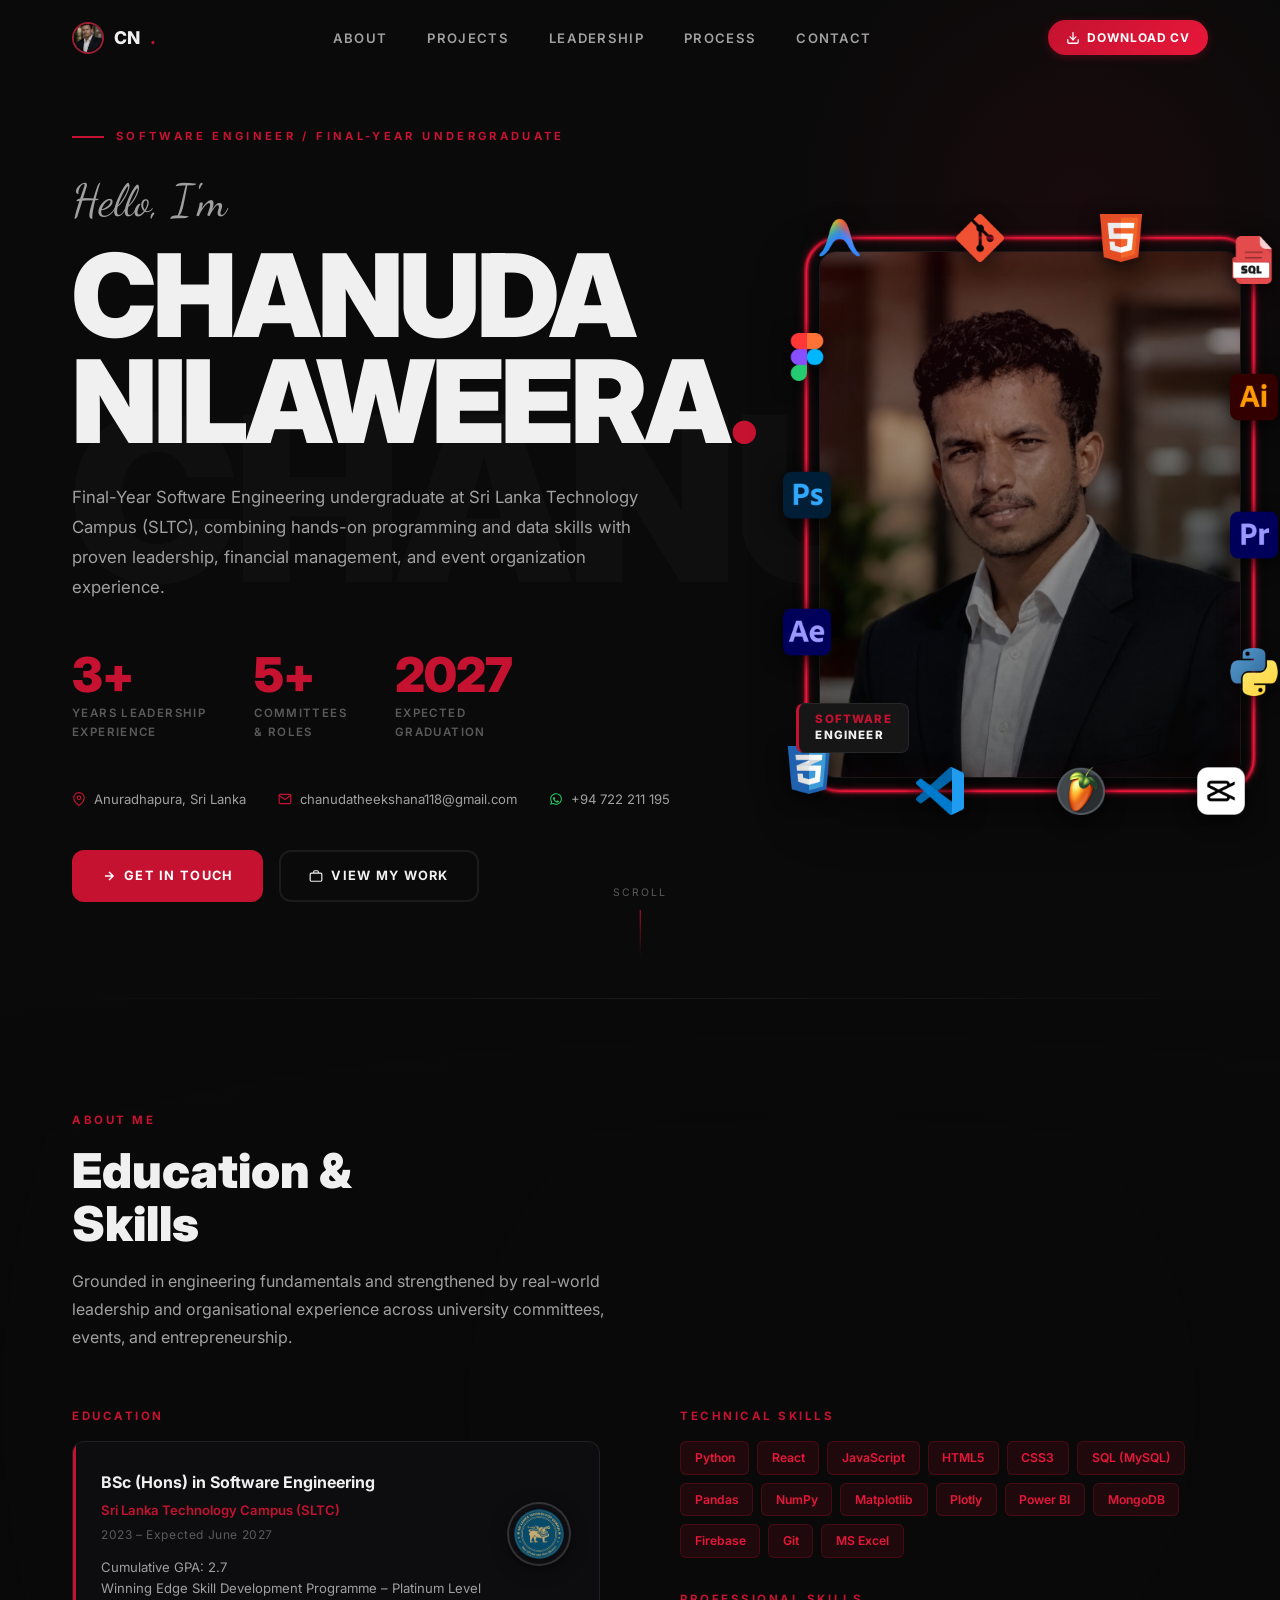
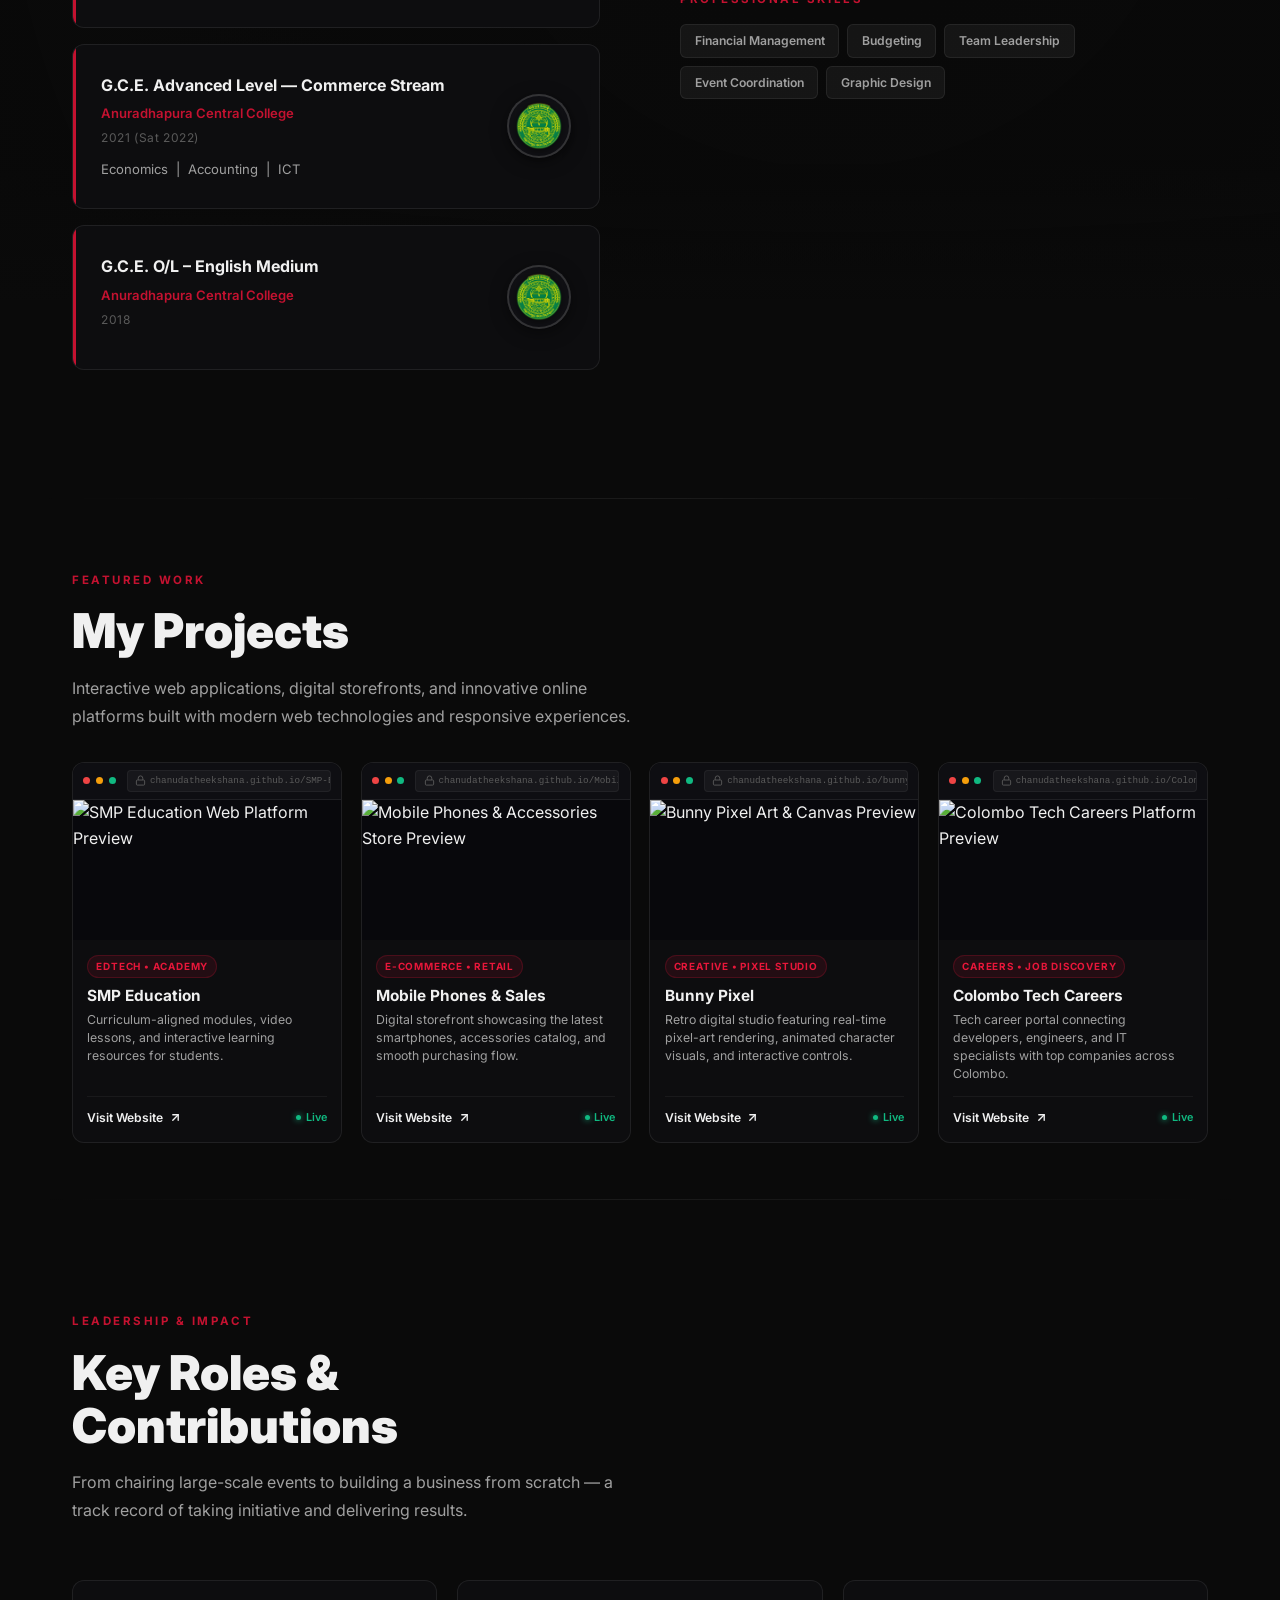
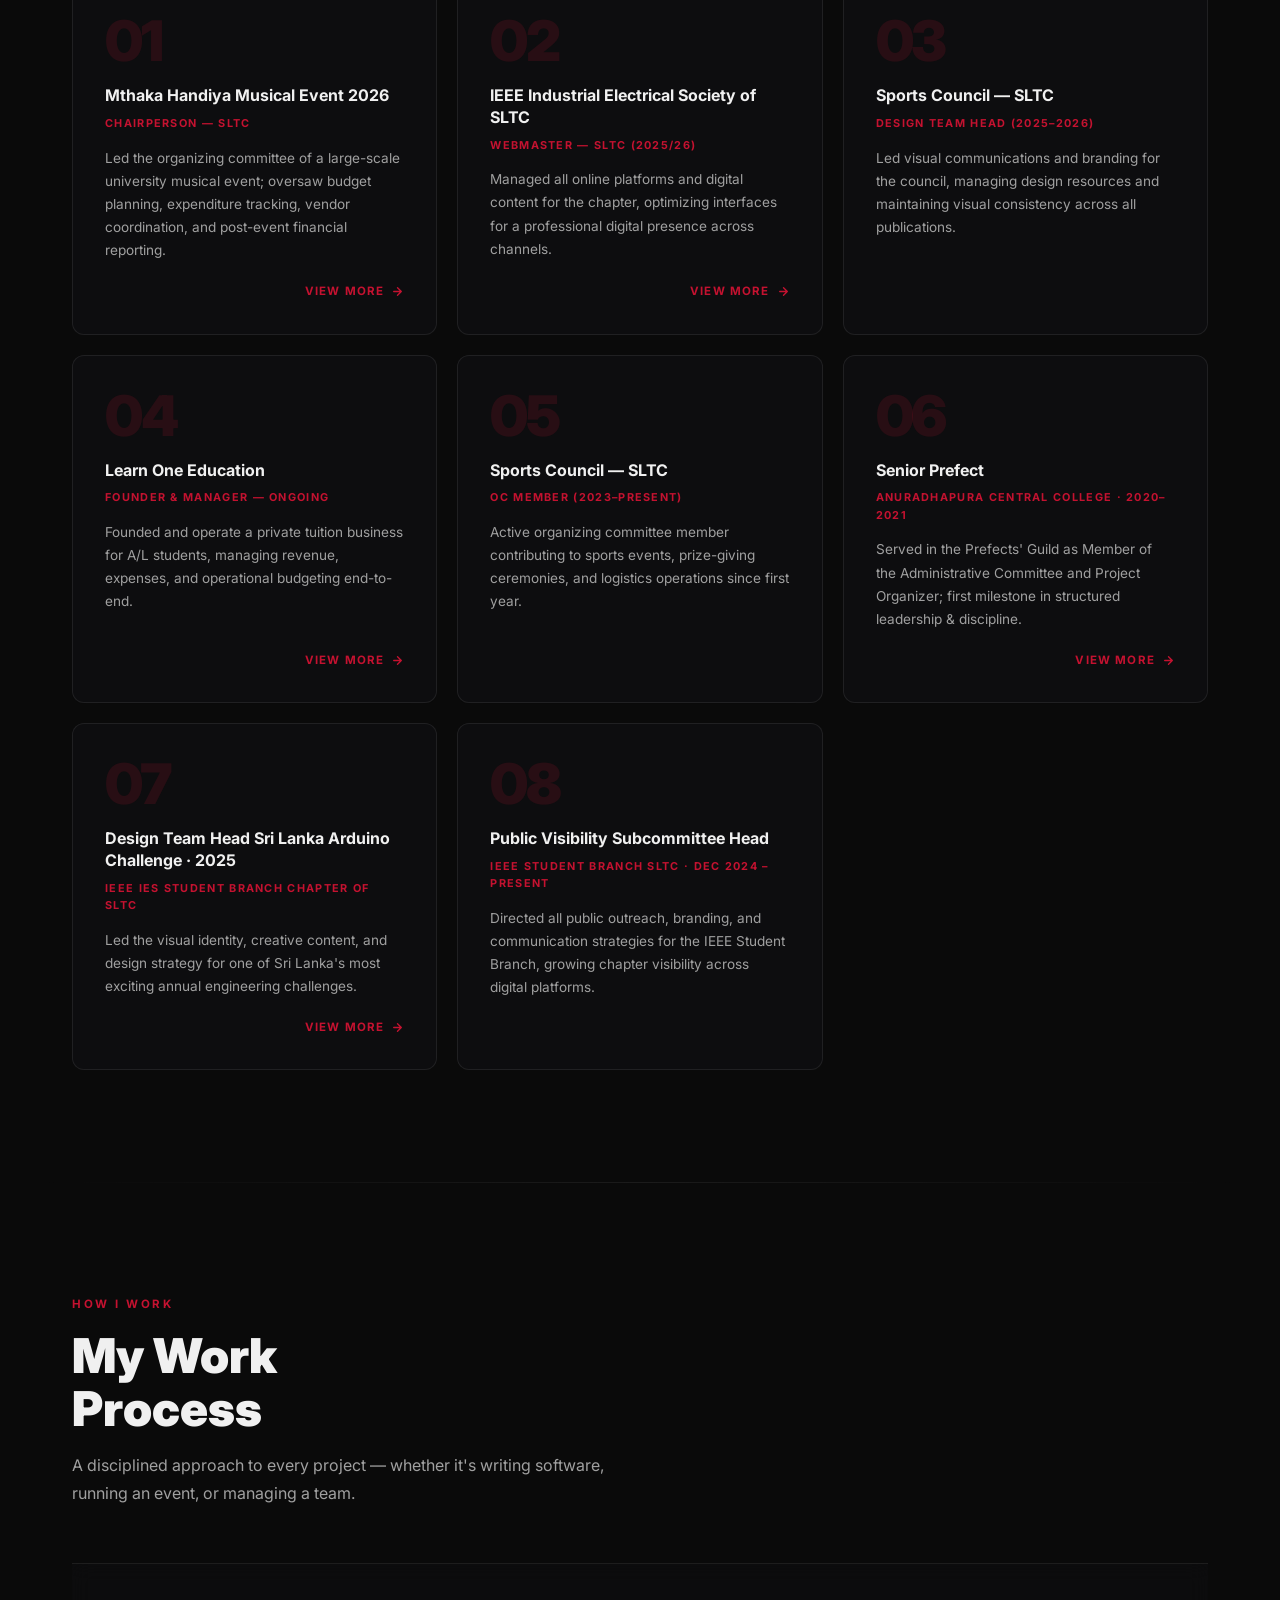
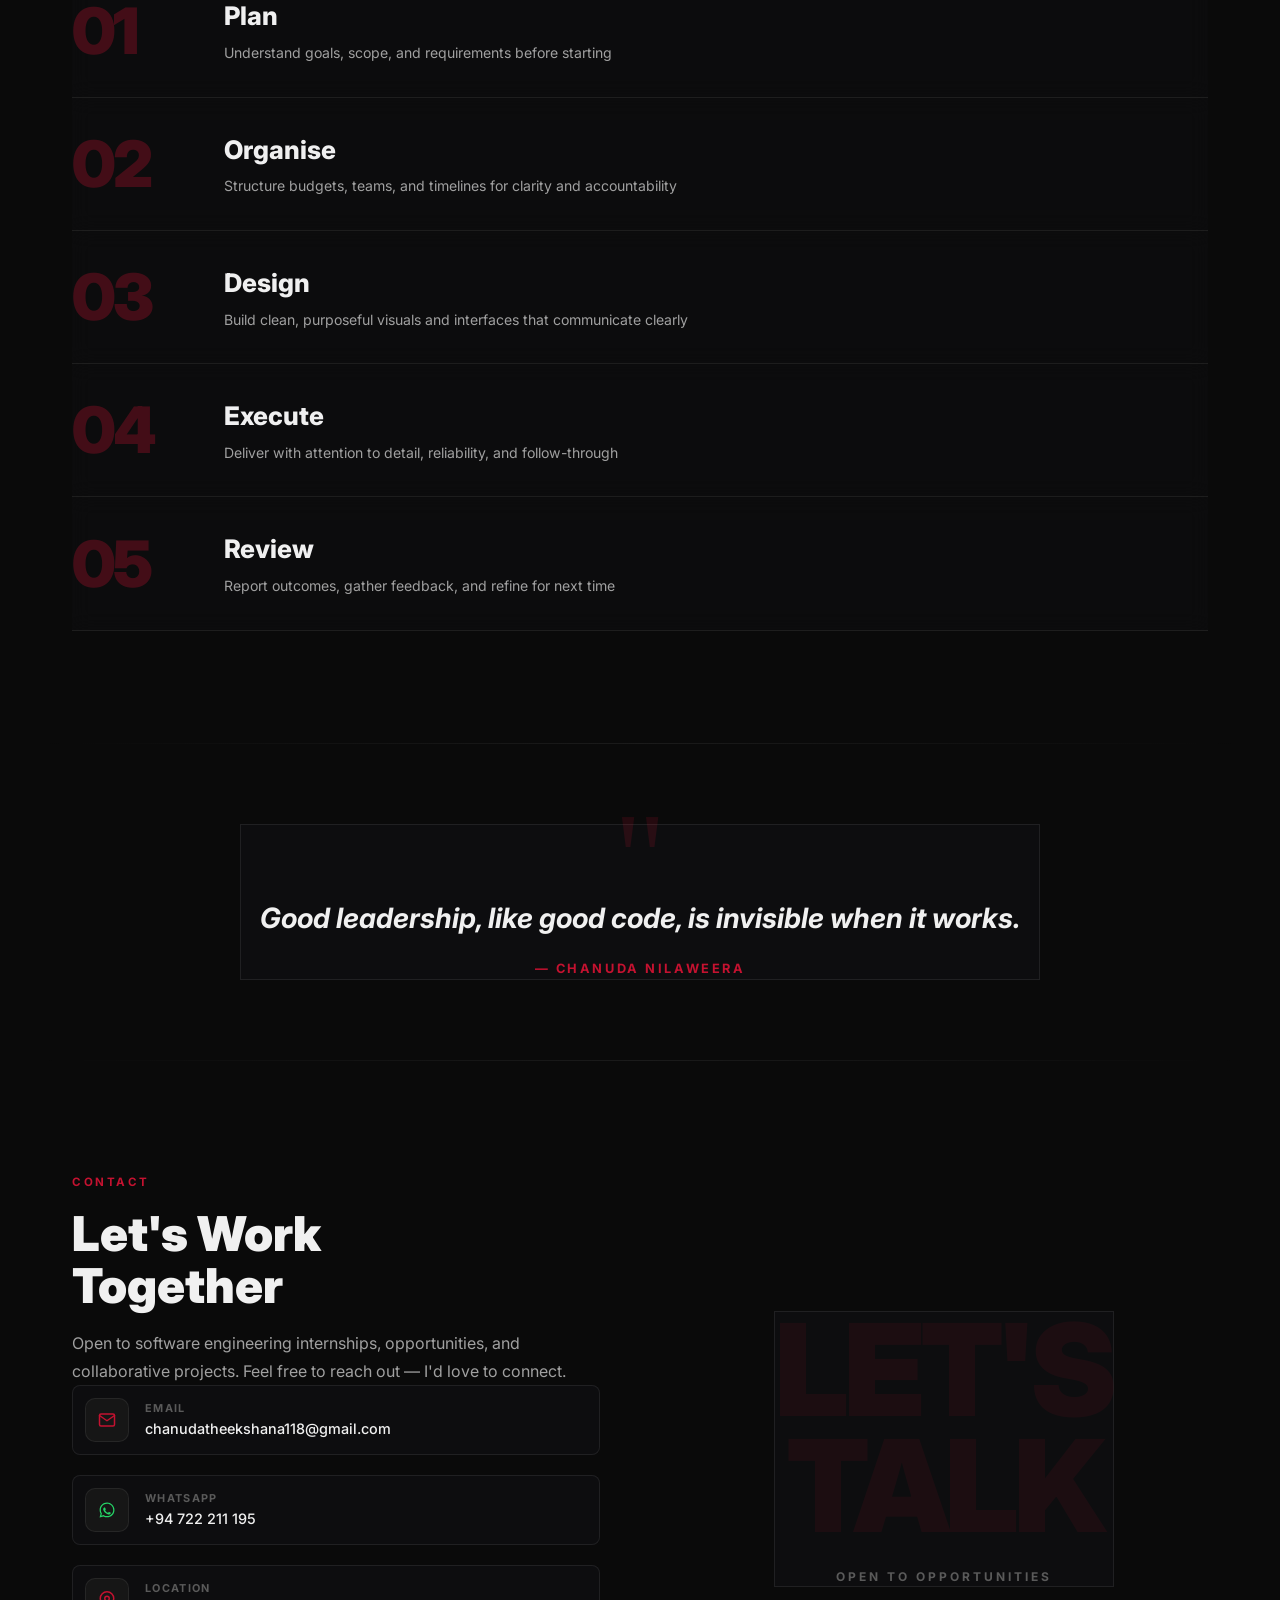
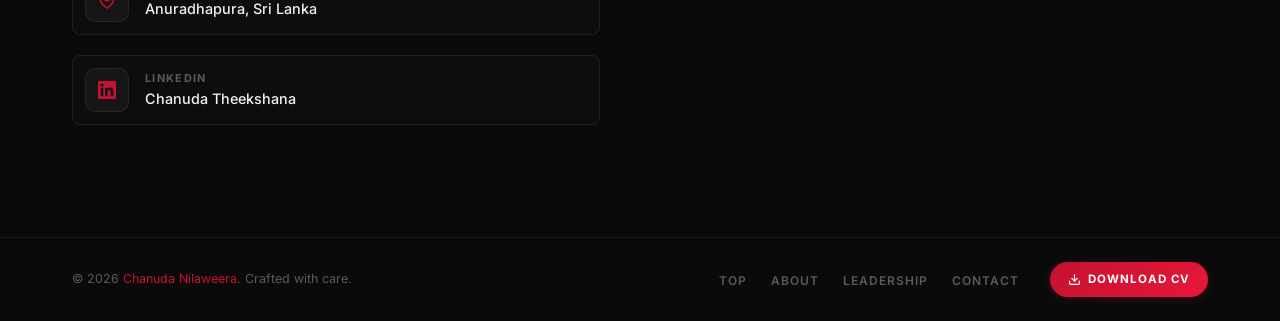
==== commit 1d743e45: "Add files via upload" ====
--- a/index.html
+++ b/index.html
@@ -55,6 +55,7 @@
       <nav role="navigation" aria-label="Primary">
         <ul class="nav-links">
           <li><a href="#about">About</a></li>
+          <li><a href="#projects">Projects</a></li>
           <li><a href="#leadership">Leadership</a></li>
           <li><a href="#process">Process</a></li>
           <li><a href="#contact">Contact</a></li>
@@ -84,6 +85,7 @@
   <!-- Mobile slide-in menu -->
   <nav class="mobile-menu" id="mobileMenu" role="navigation" aria-label="Mobile">
     <a href="#about">About</a>
+    <a href="#projects">Projects</a>
     <a href="#leadership">Leadership</a>
     <a href="#process">Process</a>
     <a href="#contact">Contact</a>
@@ -398,6 +400,187 @@
         </div>
 
       </div><!-- /about-grid -->
+    </div><!-- /container -->
+  </section>
+
+  <div class="section-divider" aria-hidden="true"></div>
+
+  <!-- ============================================================
+       MY PROJECTS SECTION
+       ============================================================ -->
+  <section id="projects" class="projects-section" aria-labelledby="projects-heading">
+    <div class="container">
+
+      <!-- Section Header -->
+      <div class="projects-header-wrapper fade-in">
+        <span class="eyebrow">Featured Work</span>
+        <h2 id="projects-heading" class="section-heading">My Projects</h2>
+        <p class="section-subtext">
+          Interactive web applications, digital storefronts, and innovative online platforms built with modern web technologies and responsive experiences.
+        </p>
+      </div>
+
+      <!-- Projects Grid: 4 items per row (desktop) / 2 items per row (tablet) -->
+      <div class="projects-grid" role="list">
+
+        <!-- ================= CARD 1: SMP Education ================= -->
+        <a href="https://chanudatheekshana.github.io/SMP-Education/" target="_blank" rel="noopener noreferrer" class="project-card fade-in" role="listitem" aria-label="Visit SMP Education website">
+          <div class="project-browser-bar">
+            <span class="browser-dot dot-red"></span>
+            <span class="browser-dot dot-yellow"></span>
+            <span class="browser-dot dot-green"></span>
+            <div class="browser-url-pill">
+              <svg width="11" height="11" viewBox="0 0 24 24" fill="none" stroke="currentColor" stroke-width="2">
+                <rect x="3" y="11" width="18" height="11" rx="2" ry="2"/>
+                <path d="M7 11V7a5 5 0 0 1 10 0v4"/>
+              </svg>
+              chanudatheekshana.github.io/SMP-Education/
+            </div>
+          </div>
+          <div class="project-image-box">
+            <img src="assets/images/projects/smp-education.png" alt="SMP Education Web Platform Preview" class="project-img" loading="lazy" />
+          </div>
+          <div class="project-content">
+            <span class="project-tag">EdTech • Academy</span>
+            <h3 class="project-title">SMP Education</h3>
+            <p class="project-desc">
+              Curriculum-aligned modules, video lessons, and interactive learning resources for students.
+            </p>
+            <div class="project-footer-action">
+              <span class="project-link-label">
+                Visit Website
+                <svg width="13" height="13" viewBox="0 0 24 24" fill="none" stroke="currentColor" stroke-width="2.5" stroke-linecap="round" stroke-linejoin="round">
+                  <line x1="7" y1="17" x2="17" y2="7"></line>
+                  <polyline points="7 7 17 7 17 17"></polyline>
+                </svg>
+              </span>
+              <span class="project-live-indicator">
+                <span class="project-live-dot"></span>
+                Live
+              </span>
+            </div>
+          </div>
+        </a>
+
+        <!-- ================= CARD 2: Mobile Phones & Accessories Sales ================= -->
+        <a href="https://chanudatheekshana.github.io/Mobile-Phones-Accessories-Salles-/" target="_blank" rel="noopener noreferrer" class="project-card fade-in" role="listitem" aria-label="Visit Mobile Phones and Accessories Sales website">
+          <div class="project-browser-bar">
+            <span class="browser-dot dot-red"></span>
+            <span class="browser-dot dot-yellow"></span>
+            <span class="browser-dot dot-green"></span>
+            <div class="browser-url-pill">
+              <svg width="11" height="11" viewBox="0 0 24 24" fill="none" stroke="currentColor" stroke-width="2">
+                <rect x="3" y="11" width="18" height="11" rx="2" ry="2"/>
+                <path d="M7 11V7a5 5 0 0 1 10 0v4"/>
+              </svg>
+              chanudatheekshana.github.io/Mobile-Phones-Accessories-Salles-/
+            </div>
+          </div>
+          <div class="project-image-box">
+            <img src="assets/images/projects/mobile-sales.png" alt="Mobile Phones & Accessories Store Preview" class="project-img" loading="lazy" />
+          </div>
+          <div class="project-content">
+            <span class="project-tag">E-Commerce • Retail</span>
+            <h3 class="project-title">Mobile Phones &amp; Sales</h3>
+            <p class="project-desc">
+              Digital storefront showcasing the latest smartphones, accessories catalog, and smooth purchasing flow.
+            </p>
+            <div class="project-footer-action">
+              <span class="project-link-label">
+                Visit Website
+                <svg width="13" height="13" viewBox="0 0 24 24" fill="none" stroke="currentColor" stroke-width="2.5" stroke-linecap="round" stroke-linejoin="round">
+                  <line x1="7" y1="17" x2="17" y2="7"></line>
+                  <polyline points="7 7 17 7 17 17"></polyline>
+                </svg>
+              </span>
+              <span class="project-live-indicator">
+                <span class="project-live-dot"></span>
+                Live
+              </span>
+            </div>
+          </div>
+        </a>
+
+        <!-- ================= CARD 3: Bunny Pixel ================= -->
+        <a href="https://chanudatheekshana.github.io/bunny-pixel/" target="_blank" rel="noopener noreferrer" class="project-card fade-in" role="listitem" aria-label="Visit Bunny Pixel creative canvas website">
+          <div class="project-browser-bar">
+            <span class="browser-dot dot-red"></span>
+            <span class="browser-dot dot-yellow"></span>
+            <span class="browser-dot dot-green"></span>
+            <div class="browser-url-pill">
+              <svg width="11" height="11" viewBox="0 0 24 24" fill="none" stroke="currentColor" stroke-width="2">
+                <rect x="3" y="11" width="18" height="11" rx="2" ry="2"/>
+                <path d="M7 11V7a5 5 0 0 1 10 0v4"/>
+              </svg>
+              chanudatheekshana.github.io/bunny-pixel/
+            </div>
+          </div>
+          <div class="project-image-box">
+            <img src="assets/images/projects/bunny-pixel.png" alt="Bunny Pixel Art & Canvas Preview" class="project-img" loading="lazy" />
+          </div>
+          <div class="project-content">
+            <span class="project-tag">Creative • Pixel Studio</span>
+            <h3 class="project-title">Bunny Pixel</h3>
+            <p class="project-desc">
+              Retro digital studio featuring real-time pixel-art rendering, animated character visuals, and interactive controls.
+            </p>
+            <div class="project-footer-action">
+              <span class="project-link-label">
+                Visit Website
+                <svg width="13" height="13" viewBox="0 0 24 24" fill="none" stroke="currentColor" stroke-width="2.5" stroke-linecap="round" stroke-linejoin="round">
+                  <line x1="7" y1="17" x2="17" y2="7"></line>
+                  <polyline points="7 7 17 7 17 17"></polyline>
+                </svg>
+              </span>
+              <span class="project-live-indicator">
+                <span class="project-live-dot"></span>
+                Live
+              </span>
+            </div>
+          </div>
+        </a>
+
+        <!-- ================= CARD 4: Colombo Tech Careers ================= -->
+        <a href="https://chanudatheekshana.github.io/Colombo-Tech-Careers/" target="_blank" rel="noopener noreferrer" class="project-card fade-in" role="listitem" aria-label="Visit Colombo Tech Careers job platform website">
+          <div class="project-browser-bar">
+            <span class="browser-dot dot-red"></span>
+            <span class="browser-dot dot-yellow"></span>
+            <span class="browser-dot dot-green"></span>
+            <div class="browser-url-pill">
+              <svg width="11" height="11" viewBox="0 0 24 24" fill="none" stroke="currentColor" stroke-width="2">
+                <rect x="3" y="11" width="18" height="11" rx="2" ry="2"/>
+                <path d="M7 11V7a5 5 0 0 1 10 0v4"/>
+              </svg>
+              chanudatheekshana.github.io/Colombo-Tech-Careers/
+            </div>
+          </div>
+          <div class="project-image-box">
+            <img src="assets/images/projects/colombo-tech.png" alt="Colombo Tech Careers Platform Preview" class="project-img" loading="lazy" />
+          </div>
+          <div class="project-content">
+            <span class="project-tag">Careers • Job Discovery</span>
+            <h3 class="project-title">Colombo Tech Careers</h3>
+            <p class="project-desc">
+              Tech career portal connecting developers, engineers, and IT specialists with top companies across Colombo.
+            </p>
+            <div class="project-footer-action">
+              <span class="project-link-label">
+                Visit Website
+                <svg width="13" height="13" viewBox="0 0 24 24" fill="none" stroke="currentColor" stroke-width="2.5" stroke-linecap="round" stroke-linejoin="round">
+                  <line x1="7" y1="17" x2="17" y2="7"></line>
+                  <polyline points="7 7 17 7 17 17"></polyline>
+                </svg>
+              </span>
+              <span class="project-live-indicator">
+                <span class="project-live-dot"></span>
+                Live
+              </span>
+            </div>
+          </div>
+        </a>
+
+      </div><!-- /projects-grid -->
+
     </div><!-- /container -->
   </section>
 
--- a/styles.css
+++ b/styles.css
@@ -803,6 +803,223 @@
 }
 
 /* ============================================================
+   MY PROJECTS SECTION
+   ============================================================ */
+#projects {
+  position: relative;
+  padding: 4.5rem 0 3.5rem;
+}
+
+.projects-header-wrapper {
+  margin-bottom: 2rem;
+}
+
+/* Projects Grid: 4 items per row on desktop, 2 items per row on tablet, 1 on mobile */
+.projects-grid {
+  display: grid;
+  grid-template-columns: repeat(4, 1fr);
+  gap: 1.15rem;
+  margin-top: 1.5rem;
+}
+
+@media (max-width: 1024px) {
+  .projects-grid {
+    grid-template-columns: repeat(2, 1fr);
+    gap: 1.25rem;
+  }
+}
+
+@media (max-width: 580px) {
+  .projects-grid {
+    grid-template-columns: 1fr;
+    gap: 1.25rem;
+  }
+}
+
+/* Compact Project Card */
+.project-card {
+  width: 100%;
+  background: var(--bg-card);
+  border: 1px solid var(--border);
+  border-radius: var(--radius);
+  overflow: hidden;
+  display: flex;
+  flex-direction: column;
+  transition: transform 0.3s cubic-bezier(0.4, 0, 0.2, 1), 
+              border-color 0.3s ease, 
+              box-shadow 0.3s ease;
+  text-decoration: none;
+  color: inherit;
+  position: relative;
+}
+
+.project-card:hover {
+  transform: translateY(-6px);
+  border-color: var(--accent);
+  box-shadow: 0 12px 32px rgba(0, 0, 0, 0.5), 0 0 24px rgba(196, 18, 48, 0.2);
+}
+
+/* Compact Browser Top Bar */
+.project-browser-bar {
+  display: flex;
+  align-items: center;
+  gap: 0.35rem;
+  padding: 0.45rem 0.65rem;
+  background: rgba(14, 14, 18, 0.95);
+  border-bottom: 1px solid var(--border);
+}
+
+.browser-dot {
+  width: 7px;
+  height: 7px;
+  border-radius: 50%;
+  display: inline-block;
+  flex-shrink: 0;
+}
+
+.browser-dot.dot-red { background: #ef4444; }
+.browser-dot.dot-yellow { background: #f59e0b; }
+.browser-dot.dot-green { background: #10b981; }
+
+.browser-url-pill {
+  margin-left: 0.35rem;
+  flex-grow: 1;
+  background: rgba(255, 255, 255, 0.04);
+  border: 1px solid rgba(255, 255, 255, 0.05);
+  border-radius: 4px;
+  padding: 0.15rem 0.45rem;
+  font-size: 0.58rem;
+  color: var(--text-muted);
+  font-family: monospace;
+  white-space: nowrap;
+  overflow: hidden;
+  text-overflow: ellipsis;
+  display: flex;
+  align-items: center;
+  gap: 0.25rem;
+}
+
+.browser-url-pill svg {
+  flex-shrink: 0;
+  stroke: var(--text-muted);
+}
+
+/* Compact Project Image Frame */
+.project-image-box {
+  width: 100%;
+  height: 140px;
+  overflow: hidden;
+  position: relative;
+  background: #08080c;
+}
+
+.project-img {
+  width: 100%;
+  height: 100%;
+  object-fit: cover;
+  object-position: top center;
+  transition: transform 0.4s ease;
+  display: block;
+}
+
+.project-card:hover .project-img {
+  transform: scale(1.05);
+}
+
+/* Card Body Content */
+.project-content {
+  padding: 0.95rem 0.9rem;
+  display: flex;
+  flex-direction: column;
+  flex-grow: 1;
+}
+
+.project-tag {
+  display: inline-block;
+  align-self: flex-start;
+  font-size: 0.62rem;
+  font-weight: 700;
+  text-transform: uppercase;
+  letter-spacing: 0.08em;
+  color: var(--accent-light);
+  background: var(--accent-dim);
+  border: 1px solid rgba(196, 18, 48, 0.25);
+  padding: 0.15rem 0.5rem;
+  border-radius: 12px;
+  margin-bottom: 0.5rem;
+}
+
+.project-title {
+  font-size: 0.96rem;
+  font-weight: 700;
+  color: var(--text-primary);
+  margin-bottom: 0.35rem;
+  line-height: 1.3;
+}
+
+.project-desc {
+  font-size: 0.77rem;
+  color: var(--text-secondary);
+  line-height: 1.45;
+  margin-bottom: 0.85rem;
+  flex-grow: 1;
+}
+
+/* Footer Link Action */
+.project-footer-action {
+  display: flex;
+  align-items: center;
+  justify-content: space-between;
+  padding-top: 0.65rem;
+  border-top: 1px solid rgba(255, 255, 255, 0.05);
+}
+
+.project-link-label {
+  font-size: 0.76rem;
+  font-weight: 600;
+  color: var(--text-primary);
+  display: flex;
+  align-items: center;
+  gap: 0.35rem;
+  transition: color 0.25s ease;
+}
+
+.project-card:hover .project-link-label {
+  color: var(--accent-light);
+}
+
+.project-link-label svg {
+  transition: transform 0.25s ease;
+}
+
+.project-card:hover .project-link-label svg {
+  transform: translate(2px, -2px);
+}
+
+.project-live-indicator {
+  display: flex;
+  align-items: center;
+  gap: 0.3rem;
+  font-size: 0.68rem;
+  color: #10b981;
+  font-weight: 600;
+}
+
+.project-live-dot {
+  width: 5px;
+  height: 5px;
+  border-radius: 50%;
+  background: #10b981;
+  box-shadow: 0 0 6px #10b981;
+  animation: pulseLive 2s infinite;
+}
+
+@keyframes pulseLive {
+  0%, 100% { opacity: 1; }
+  50% { opacity: 0.3; }
+}
+
+/* ============================================================
    LEADERSHIP & IMPACT
    ============================================================ */
 #leadership {
@@ -1406,7 +1623,7 @@
   margin-bottom: -100vh;
 }
 
-/* Dark atmospheric vignette & contrast overlay */
+/* Dark atmospheric vignette & contrast overlay - reduced gradient by 30% */
 .scroll-canvas-overlay {
   position: sticky;
   top: 0;
@@ -1416,6 +1633,7 @@
   z-index: -1;
   pointer-events: none;
   margin-bottom: -100vh;
+  opacity: 0.7; /* 30% reduction in gradient overlay for clearer, brighter animation frames */
   background:
     radial-gradient(circle at 65% 45%, rgba(10, 10, 10, 0.4) 0%, rgba(10, 10, 10, 0.85) 100%),
     linear-gradient(to bottom, rgba(10, 10, 10, 0.8) 0%, rgba(10, 10, 10, 0.35) 15%, rgba(10, 10, 10, 0.35) 85%, rgba(10, 10, 10, 0.95) 100%);
@@ -1429,6 +1647,7 @@
 /* Make section backgrounds transparent so the canvas sequence shines through */
 .scroll-animation-wrapper section,
 .scroll-animation-wrapper #about,
+.scroll-animation-wrapper #projects,
 .scroll-animation-wrapper #leadership,
 .scroll-animation-wrapper #process,
 .scroll-animation-wrapper #quote,
@@ -1440,11 +1659,12 @@
 /* Glassmorphic card styling for contrast against background animation */
 .scroll-animation-wrapper .edu-card,
 .scroll-animation-wrapper .leadership-card,
+.scroll-animation-wrapper .project-card,
 .scroll-animation-wrapper .activity-item,
 .scroll-animation-wrapper .quote-block,
 .scroll-animation-wrapper .contact-item,
 .scroll-animation-wrapper .contact-deco {
-  background: rgba(16, 16, 18, 0.65) !important;
+  background: rgba(16, 16, 18, 0.72) !important;
   backdrop-filter: blur(14px) !important;
   -webkit-backdrop-filter: blur(14px) !important;
   border: 1px solid rgba(255, 255, 255, 0.08) !important;
@@ -1452,8 +1672,9 @@
 
 .scroll-animation-wrapper .edu-card:hover,
 .scroll-animation-wrapper .leadership-card:hover,
+.scroll-animation-wrapper .project-card:hover,
 .scroll-animation-wrapper .contact-item:hover {
-  background: rgba(24, 24, 28, 0.82) !important;
+  background: rgba(24, 24, 28, 0.88) !important;
   border-color: rgba(196, 18, 48, 0.45) !important;
   box-shadow: 0 12px 36px rgba(0, 0, 0, 0.55), 0 0 25px rgba(196, 18, 48, 0.15) !important;
 }
